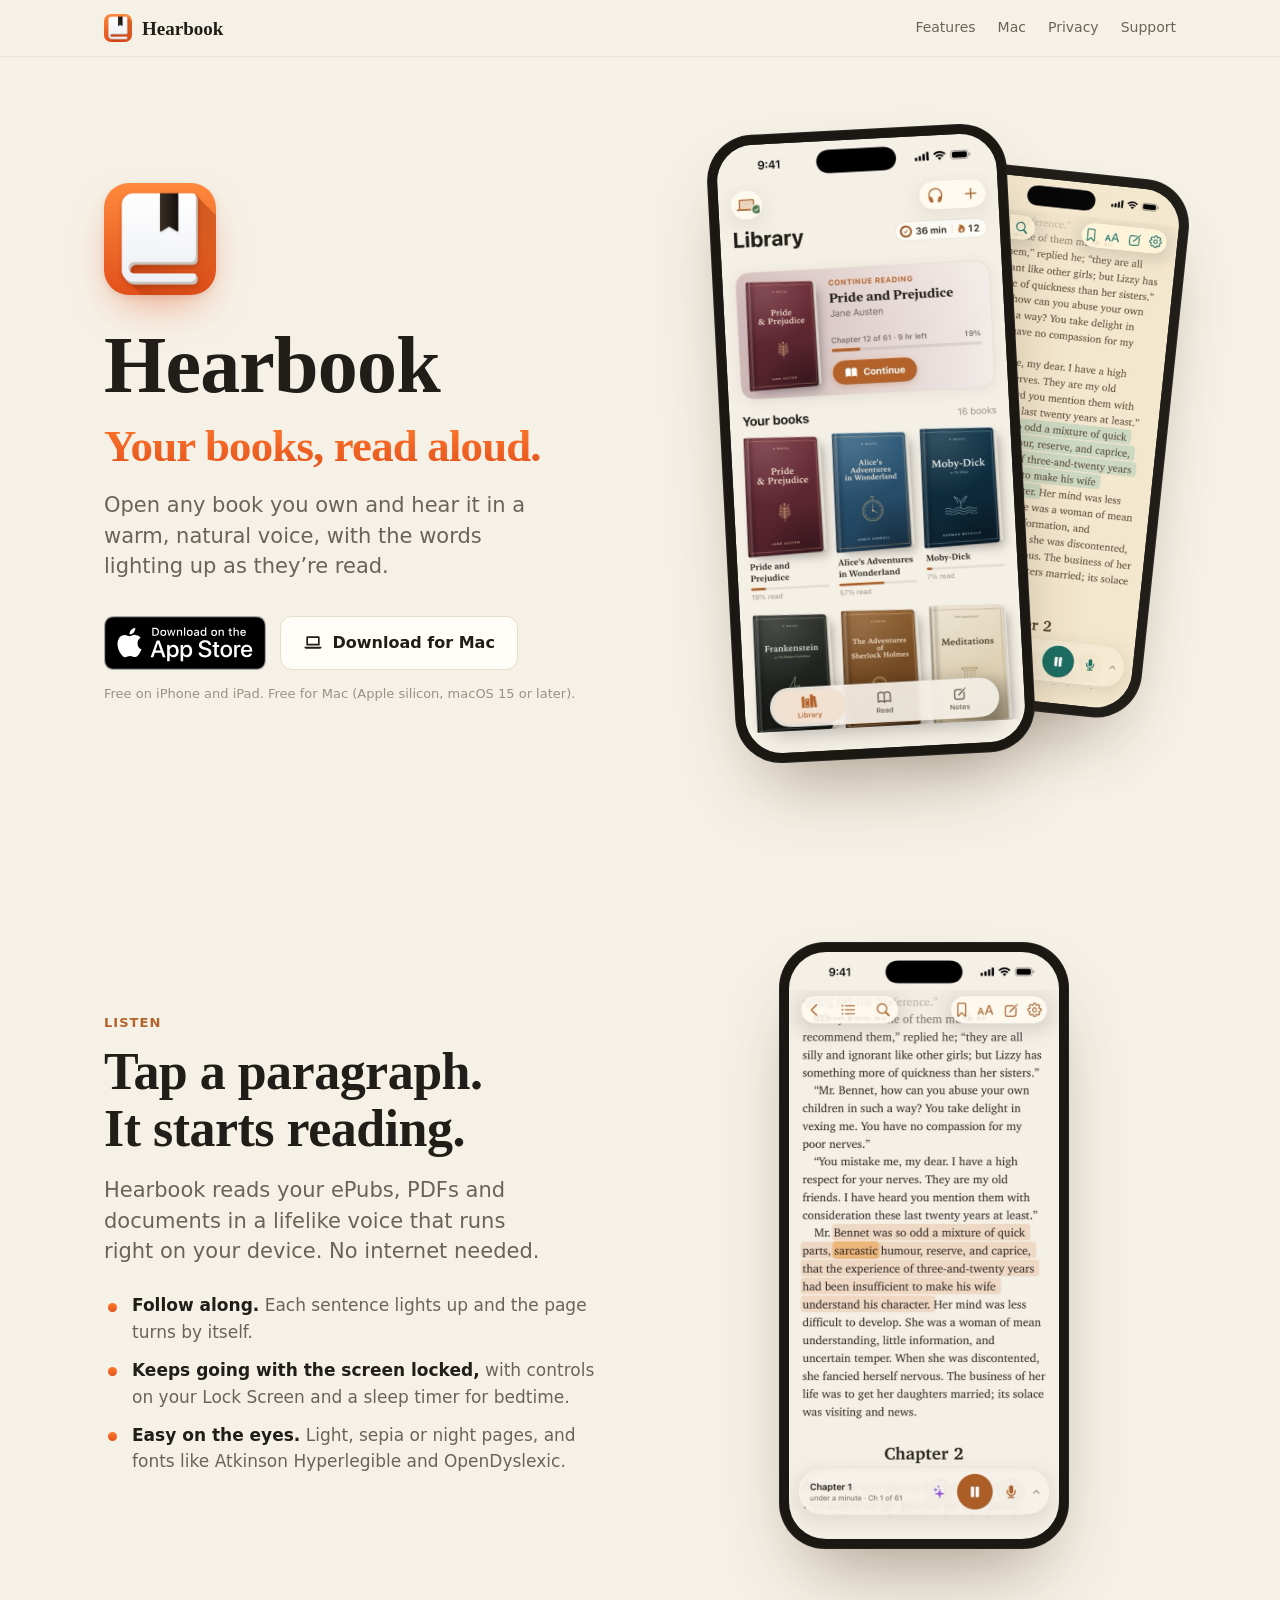
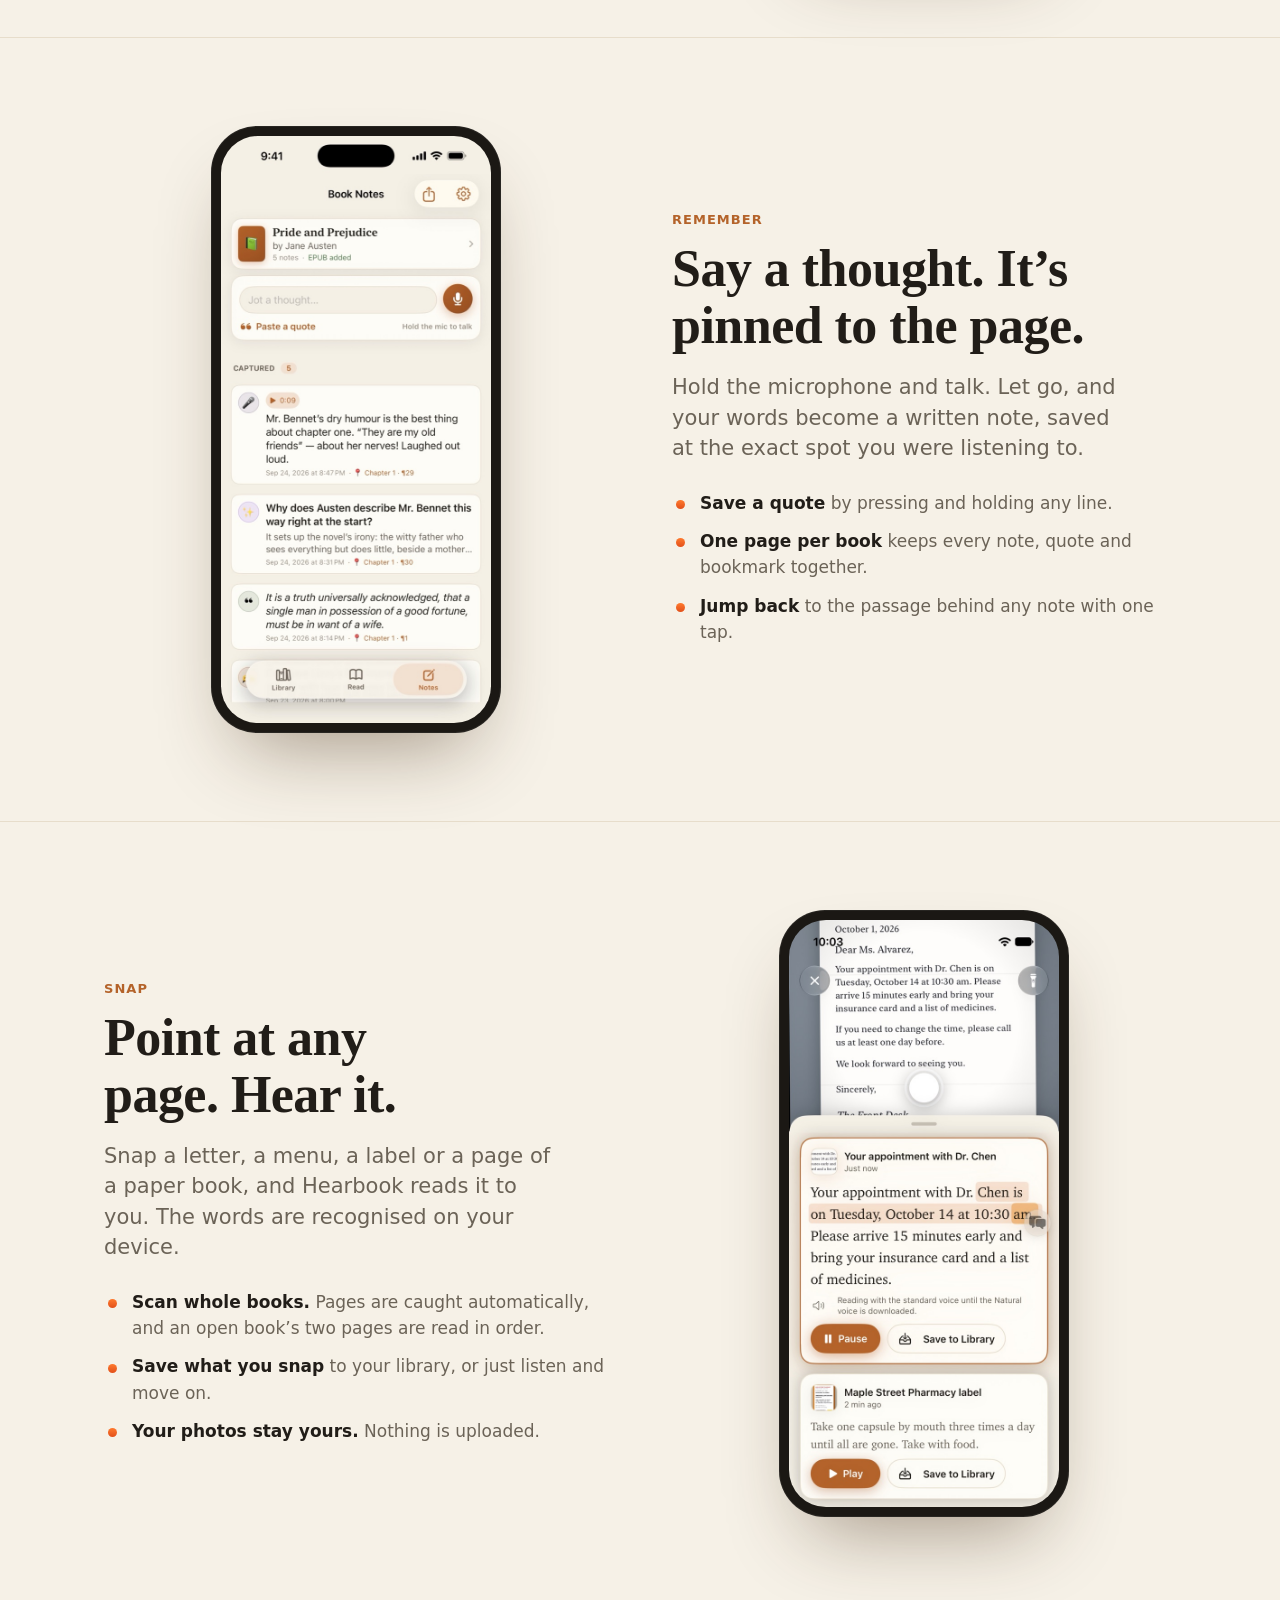
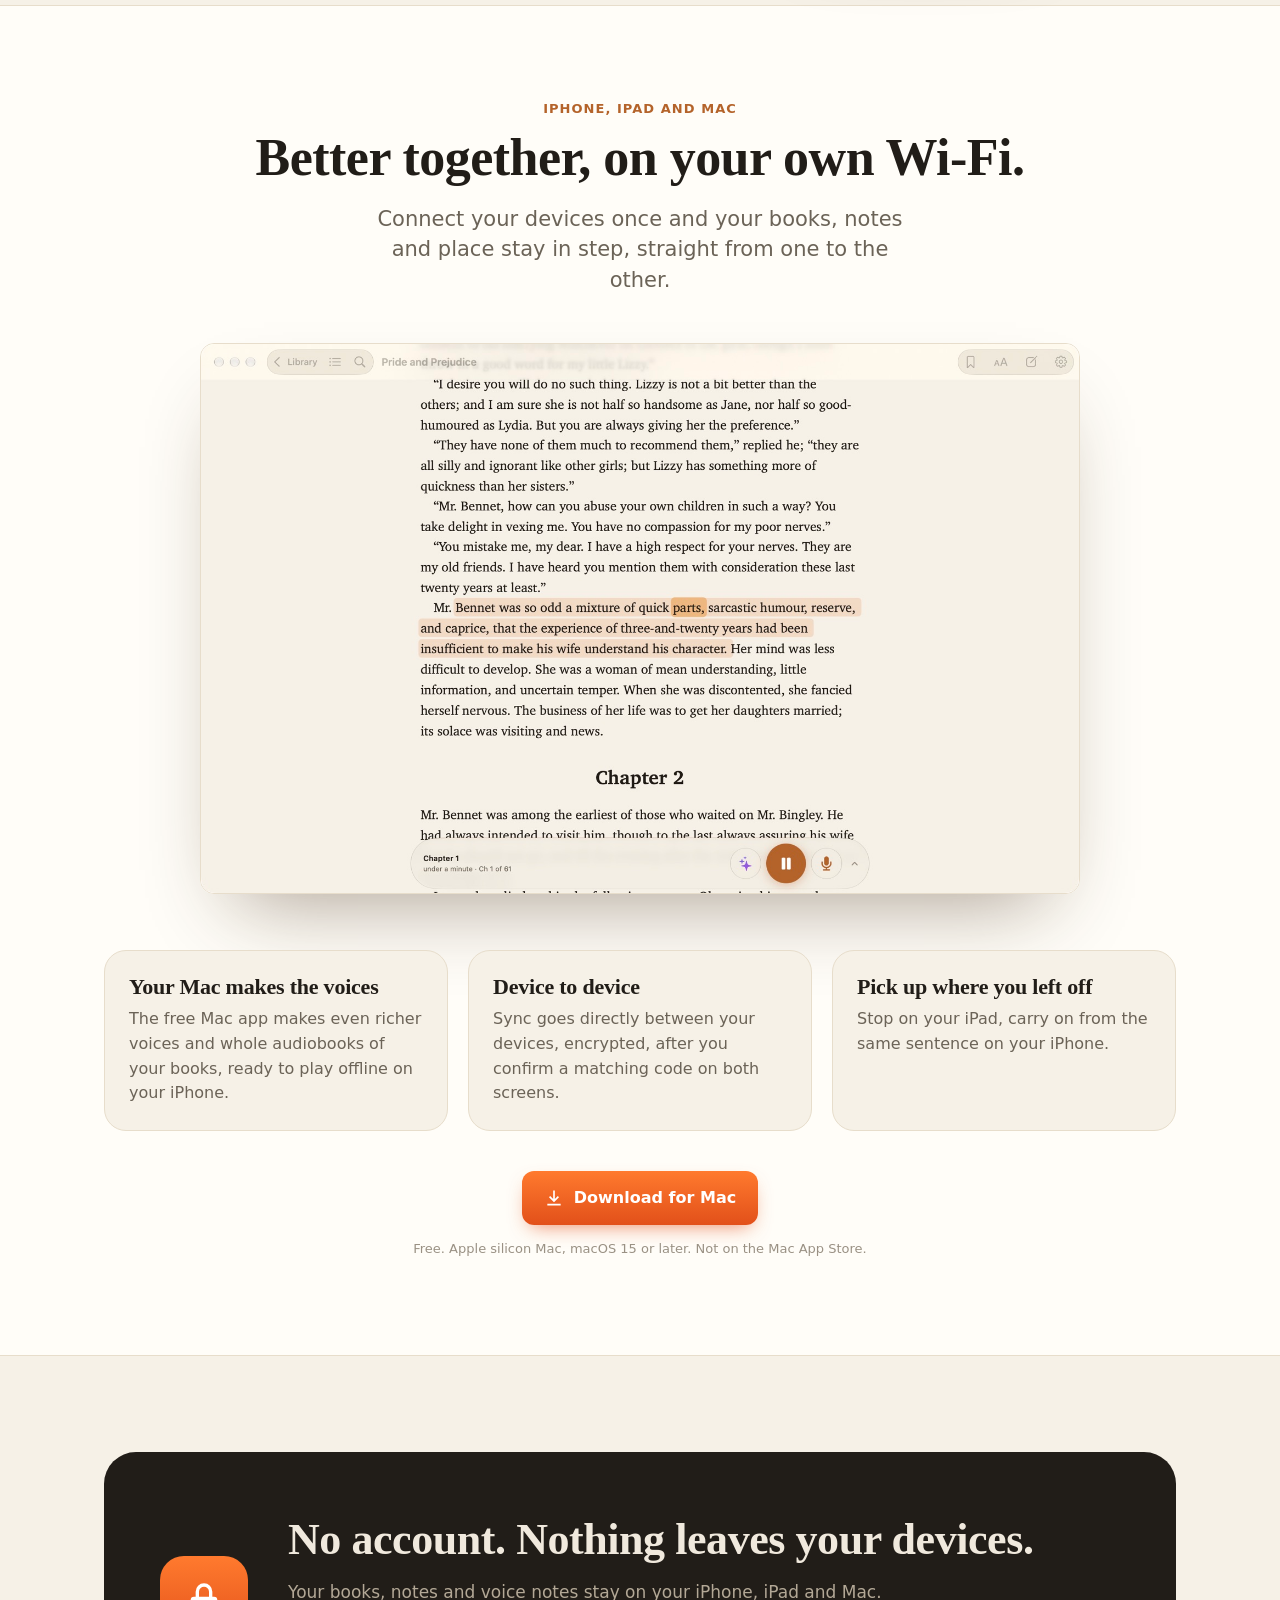
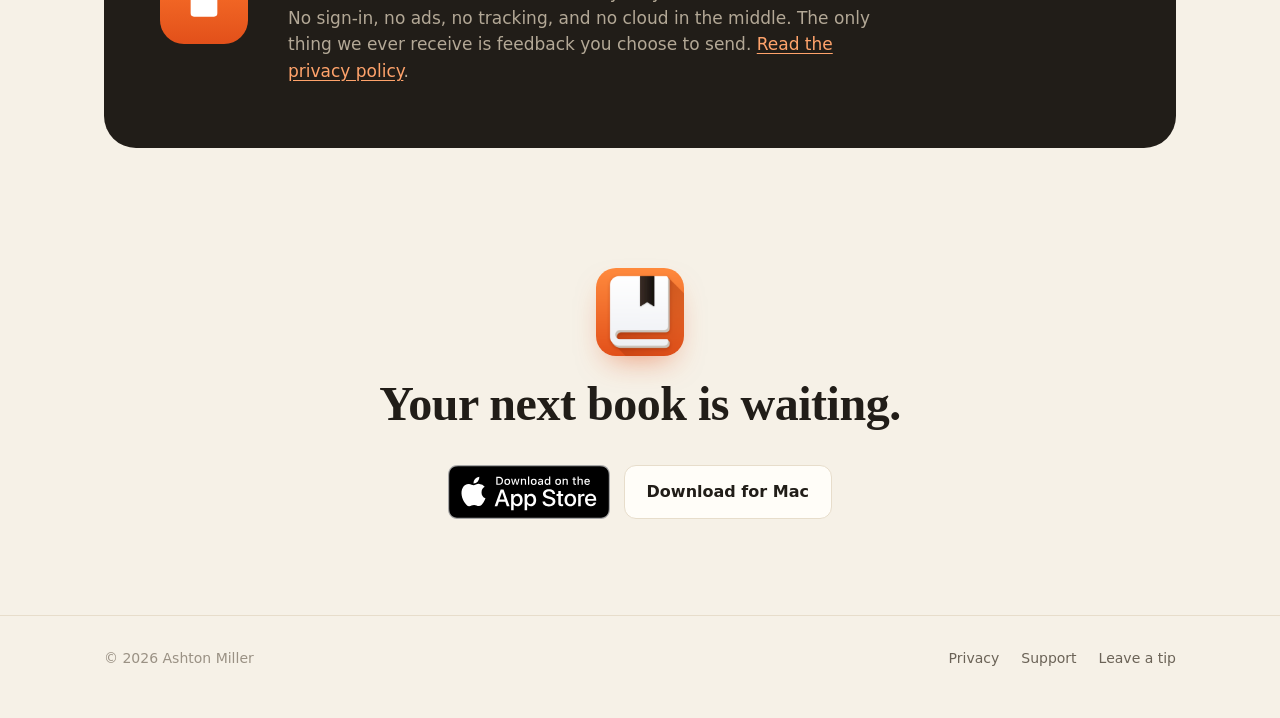
==== index.html @ 8437b253 "Tip link goes to Stripe Co-Authored-By: Claude Opus 5.5 (1M context) <noreply@anthropic.com>" ====
<!doctype html>
<html lang="en">
<head>
  <meta charset="utf-8">
  <meta name="viewport" content="width=device-width, initial-scale=1">
  <title>Hearbook: Read Books Aloud</title>
  <meta name="description" content="Hearbook reads your own ePub and PDF books aloud in natural, on-device voices. Voice notes, Snap a page, sync between your devices. No account, no cloud.">
  <meta name="theme-color" content="#F6F1E7" media="(prefers-color-scheme: light)">
  <meta name="theme-color" content="#181512" media="(prefers-color-scheme: dark)">
  <link rel="icon" type="image/png" href="favicon.png">
  <link rel="apple-touch-icon" href="apple-touch-icon.png">
  <link rel="stylesheet" href="assets/site.css">
  <meta property="og:title" content="Hearbook: Read Books Aloud">
  <meta property="og:description" content="Your books, read aloud in a warm, natural voice. On iPhone, iPad and Mac. No account, no cloud.">
  <meta property="og:image" content="https://lman80.github.io/hearbook/assets/og.png">
  <meta property="og:url" content="https://lman80.github.io/hearbook/">
  <meta name="twitter:card" content="summary_large_image">
  <!-- TODO(Ashton): once the app is live, add  <meta name="apple-itunes-app" content="app-id=YOUR_ID">  for Safari's smart banner. -->
</head>
<body>
<a class="skip" href="#main">Skip to content</a>

<header class="site-header">
  <div class="wrap">
    <a class="brand" href="./"><img src="assets/icon-512.png" alt="" width="28" height="28">Hearbook</a>
    <nav aria-label="Main">
      <a class="opt" href="#listen">Features</a>
      <a class="opt" href="#mac">Mac</a>
      <a href="privacy/">Privacy</a>
      <a href="support/">Support</a>
    </nav>
  </div>
</header>

<main id="main">
  <section class="hero">
    <div class="wrap">
      <div class="text">
        <img class="hero-icon" src="assets/icon-512.png" alt="Hearbook app icon" width="112" height="112">
        <h1>Hearbook <span class="accent">Your books, read aloud.</span></h1>
        <p class="lede">Open any book you own and hear it in a warm, natural voice, with the words lighting up as they’re read.</p>
        <div class="ctas">
          <!-- TODO(Ashton): replace idREPLACE_ME with the real App Store id once the app is live. -->
          <a class="badge" href="https://apps.apple.com/app/idREPLACE_ME"><img src="assets/appstore-badge.svg" alt="Download on the App Store" width="162" height="54"></a>
          <a class="btn ghost" href="https://github.com/lman80/hearbook/releases/latest">
            <svg viewBox="0 0 24 24" aria-hidden="true"><path d="M4 5.5A1.5 1.5 0 0 1 5.5 4h13A1.5 1.5 0 0 1 20 5.5V15H4V5.5Zm2 .5v7h12V6H6ZM1.5 16.5h21l-.6 1.6a1.5 1.5 0 0 1-1.4.9h-17a1.5 1.5 0 0 1-1.4-.9l-.6-1.6Z"/></svg>
            Download for Mac
          </a>
        </div>
        <p class="fine">Free on iPhone and iPad. Free for Mac (Apple silicon, macOS 15 or later).</p>
      </div>
      <div class="hero-phones" aria-hidden="true">
        <div class="phone back"><img src="assets/shot-sepia.jpg" alt="" width="598" height="1300"></div>
        <div class="phone front"><img src="assets/shot-library.jpg" alt="" width="598" height="1300"></div>
      </div>
    </div>
  </section>

  <section class="feature" id="listen" aria-labelledby="f1">
    <div class="wrap">
      <div class="text">
        <p class="eyebrow">Listen</p>
        <h2 id="f1">Tap a paragraph. It starts reading.</h2>
        <p class="lede">Hearbook reads your ePubs, PDFs and documents in a lifelike voice that runs right on your device. No internet needed.</p>
        <ul>
          <li><strong>Follow along.</strong> Each sentence lights up and the page turns by itself.</li>
          <li><strong>Keeps going with the screen locked,</strong> with controls on your Lock Screen and a sleep timer for bedtime.</li>
          <li><strong>Easy on the eyes.</strong> Light, sepia or night pages, and fonts like Atkinson Hyperlegible and OpenDyslexic.</li>
        </ul>
      </div>
      <div class="phone"><img src="assets/shot-reader.jpg" alt="Pride and Prejudice open in Hearbook, with the sentence being read highlighted in orange and the player at the bottom." width="598" height="1300" loading="lazy"></div>
    </div>
  </section>

  <section class="feature flip" aria-labelledby="f2">
    <div class="wrap">
      <div class="text">
        <p class="eyebrow">Remember</p>
        <h2 id="f2">Say a thought. It’s pinned to the page.</h2>
        <p class="lede">Hold the microphone and talk. Let go, and your words become a written note, saved at the exact spot you were listening to.</p>
        <ul>
          <li><strong>Save a quote</strong> by pressing and holding any line.</li>
          <li><strong>One page per book</strong> keeps every note, quote and bookmark together.</li>
          <li><strong>Jump back</strong> to the passage behind any note with one tap.</li>
        </ul>
      </div>
      <div class="phone"><img src="assets/shot-notes.jpg" alt="The notes page for Pride and Prejudice, with a voice note, a question and saved quotes." width="598" height="1300" loading="lazy"></div>
    </div>
  </section>

  <section class="feature" aria-labelledby="f3">
    <div class="wrap">
      <div class="text">
        <p class="eyebrow">Snap</p>
        <h2 id="f3">Point at any page. Hear it.</h2>
        <p class="lede">Snap a letter, a menu, a label or a page of a paper book, and Hearbook reads it to you. The words are recognised on your device.</p>
        <ul>
          <li><strong>Scan whole books.</strong> Pages are caught automatically, and an open book’s two pages are read in order.</li>
          <li><strong>Save what you snap</strong> to your library, or just listen and move on.</li>
          <li><strong>Your photos stay yours.</strong> Nothing is uploaded.</li>
        </ul>
      </div>
      <div class="phone"><img src="assets/shot-snap.jpg" alt="A snapped appointment letter being read aloud, with the current words highlighted." width="598" height="1300" loading="lazy"></div>
    </div>
  </section>

  <section class="devices" id="mac" aria-labelledby="mac-h">
    <div class="wrap">
      <p class="eyebrow">iPhone, iPad and Mac</p>
      <h2 id="mac-h">Better together, on your own Wi‑Fi.</h2>
      <p class="lede">Connect your devices once and your books, notes and place stay in step, straight from one to the other.</p>
      <div class="mac-frame"><img src="assets/mac.jpg" alt="Hearbook on a Mac, reading Pride and Prejudice aloud." width="1600" height="1000" loading="lazy"></div>
      <div class="trio">
        <div><h3>Your Mac makes the voices</h3><p>The free Mac app makes even richer voices and whole audiobooks of your books, ready to play offline on your iPhone.</p></div>
        <div><h3>Device to device</h3><p>Sync goes directly between your devices, encrypted, after you confirm a matching code on both screens.</p></div>
        <div><h3>Pick up where you left off</h3><p>Stop on your iPad, carry on from the same sentence on your iPhone.</p></div>
      </div>
      <div class="ctas" style="margin-top:40px">
        <a class="btn" href="https://github.com/lman80/hearbook/releases/latest">
          <svg viewBox="0 0 24 24" aria-hidden="true"><path d="M11 3h2v10.2l3.6-3.6 1.4 1.4-6 6-6-6 1.4-1.4 3.6 3.6V3ZM4 19h16v2H4v-2Z"/></svg>
          Download for Mac
        </a>
      </div>
      <p class="fine">Free. Apple silicon Mac, macOS 15 or later. Not on the Mac App Store.</p>
    </div>
  </section>

  <section class="privacy-band" aria-labelledby="priv-h">
    <div class="wrap">
      <div class="privacy-card">
        <div class="lock" aria-hidden="true"><svg viewBox="0 0 24 24"><path d="M12 2a5 5 0 0 0-5 5v3H6a2 2 0 0 0-2 2v8a2 2 0 0 0 2 2h12a2 2 0 0 0 2-2v-8a2 2 0 0 0-2-2h-1V7a5 5 0 0 0-5-5Zm-3 8V7a3 3 0 1 1 6 0v3H9Z"/></svg></div>
        <div>
          <h2 id="priv-h">No account. Nothing leaves your devices.</h2>
          <p>Your books, notes and voice notes stay on your iPhone, iPad and Mac. No sign-in, no ads, no tracking, and no cloud in the middle. The only thing we ever receive is feedback you choose to send. <a href="privacy/">Read the privacy policy</a>.</p>
        </div>
      </div>
    </div>
  </section>

  <section class="final" aria-labelledby="final-h">
    <div class="wrap">
      <img class="icon" src="assets/icon-512.png" alt="" width="88" height="88">
      <h2 id="final-h">Your next book is waiting.</h2>
      <div class="ctas">
        <a class="badge" href="https://apps.apple.com/app/idREPLACE_ME"><img src="assets/appstore-badge.svg" alt="Download on the App Store" width="162" height="54"></a>
        <a class="btn ghost" href="https://github.com/lman80/hearbook/releases/latest">Download for Mac</a>
      </div>
    </div>
  </section>
</main>

<footer class="site-footer">
  <div class="wrap">
    <span>© 2026 Ashton Miller</span>
    <nav aria-label="Footer">
      <a href="privacy/">Privacy</a>
      <a href="support/">Support</a>
      <a href="https://buy.stripe.com/aFaeVf3Wd6991nm7G9cIE00">Leave a tip</a>
    </nav>
  </div>
</footer>
</body>
</html>
---- assets/site.css ----
/* Hearbook website. Plain CSS, no build step. Colours follow the app's DESIGN.md. */
:root {
  --paper: #F6F1E7;
  --card: #FFFDF8;
  --ink: #211D18;
  --ink-soft: #6B6357;
  --ink-faint: #9A9184;
  --hairline: #E7DDCB;
  --accent: #B4632A;          /* text-safe orange (app's accent) */
  --flame-1: #FF7A2E;         /* icon gradient */
  --flame-2: #E2501A;
  --accent-soft: #F3E2D2;
  --serif: "New York", ui-serif, "Iowan Old Style", Charter, "Palatino Linotype", Georgia, serif;
  --sans: -apple-system, BlinkMacSystemFont, "SF Pro Text", "Segoe UI", system-ui, sans-serif;
  --max: 1120px;
  --radius: 22px;
}
@media (prefers-color-scheme: dark) {
  :root {
    --paper: #181512;
    --card: #241F1A;
    --ink: #F0E9DD;
    --ink-soft: #B3A896;
    --ink-faint: #7D7263;
    --hairline: #352E26;
    --accent: #E08A4F;
    --accent-soft: #33271E;
  }
}

* { box-sizing: border-box; }
html { -webkit-text-size-adjust: 100%; scroll-behavior: smooth; }
@media (prefers-reduced-motion: reduce) { html { scroll-behavior: auto; } }
body {
  margin: 0;
  background: var(--paper);
  color: var(--ink);
  font: 17px/1.55 var(--sans);
  -webkit-font-smoothing: antialiased;
  text-rendering: optimizeLegibility;
}
img { max-width: 100%; height: auto; display: block; }
a { color: var(--accent); text-underline-offset: 3px; }
a:hover { text-decoration-thickness: 2px; }
:focus-visible { outline: 3px solid var(--flame-1); outline-offset: 3px; border-radius: 6px; }

.skip { position: absolute; left: -9999px; top: 0; }
.skip:focus { left: 16px; top: 12px; background: var(--card); padding: 8px 14px; border-radius: 10px; z-index: 10; }

.wrap { max-width: var(--max); margin: 0 auto; padding: 0 24px; }

/* Header */
.site-header {
  position: sticky; top: 0; z-index: 5;
  background: color-mix(in srgb, var(--paper) 82%, transparent);
  -webkit-backdrop-filter: saturate(1.6) blur(18px);
  backdrop-filter: saturate(1.6) blur(18px);
  border-bottom: 1px solid color-mix(in srgb, var(--hairline) 70%, transparent);
}
.site-header .wrap { display: flex; align-items: center; justify-content: space-between; height: 56px; }
.brand { display: flex; align-items: center; gap: 10px; color: var(--ink); text-decoration: none; font: 600 19px/1 var(--serif); }
.brand img { width: 28px; height: 28px; border-radius: 7px; }
.site-header nav { display: flex; gap: 22px; }
.site-header nav a { color: var(--ink-soft); text-decoration: none; font-size: 14px; }
.site-header nav a:hover, .site-header nav a[aria-current] { color: var(--ink); }
@media (max-width: 560px) { .site-header nav .opt { display: none; } .site-header nav { gap: 16px; } }

/* Type */
h1, h2, h3 { text-wrap: balance; font-family: var(--serif); font-weight: 600; letter-spacing: -0.01em; line-height: 1.1; margin: 0; }
.eyebrow { font: 600 13px/1 var(--sans); letter-spacing: .08em; text-transform: uppercase; color: var(--accent); margin: 0 0 14px; }
.lede { font-size: 21px; line-height: 1.45; color: var(--ink-soft); margin: 18px 0 0; max-width: 34ch; }

/* Hero */
.hero { padding: 72px 0 96px; overflow: hidden; }
.hero .wrap { display: grid; grid-template-columns: 1.05fr 1fr; gap: 48px; align-items: center; }
.hero-icon { width: 112px; height: 112px; border-radius: 25px; box-shadow: 0 18px 40px -14px rgba(226, 80, 26, .55), 0 2px 6px rgba(0,0,0,.08); margin-bottom: 26px; }
.hero h1 { font-size: clamp(48px, 7vw, 80px); }
.hero h1 .accent { display: block; background: linear-gradient(180deg, var(--flame-1), var(--flame-2)); -webkit-background-clip: text; background-clip: text; color: transparent; font-size: .56em; margin-top: 12px; line-height: 1.15; }
.ctas { display: flex; flex-wrap: wrap; gap: 14px; align-items: center; margin-top: 34px; }
.badge img { height: 54px; width: auto; }
.badge { display: inline-block; border-radius: 10px; }
.btn {
  display: inline-flex; align-items: center; gap: 10px; height: 54px; padding: 0 22px;
  border-radius: 12px; text-decoration: none; font: 600 16px/1 var(--sans);
  color: #fff; background: linear-gradient(180deg, var(--flame-1), var(--flame-2));
  box-shadow: 0 8px 20px -8px rgba(226, 80, 26, .7);
  transition: transform .2s ease, box-shadow .2s ease;
}
.btn:hover { transform: translateY(-1px); box-shadow: 0 12px 24px -8px rgba(226, 80, 26, .75); }
.btn svg { width: 20px; height: 20px; fill: currentColor; }
.btn small { display: block; font-weight: 500; font-size: 11px; opacity: .9; margin-bottom: 3px; }
.btn.ghost { color: var(--ink); background: var(--card); border: 1px solid var(--hairline); box-shadow: none; }
.fine { font-size: 13px; color: var(--ink-faint); margin: 14px 0 0; }

/* Phones */
.phone {
  position: relative; border-radius: 46px; padding: 10px; background: #1b1814;
  box-shadow: 0 40px 80px -30px rgba(60, 35, 10, .45), 0 0 0 1px rgba(255,255,255,.06) inset;
  max-width: 300px;
}
.phone img { border-radius: 37px; width: 100%; aspect-ratio: 598 / 1300; object-fit: cover; }
.hero-phones { position: relative; display: flex; justify-content: center; min-height: 560px; }
.hero-phones .phone { width: 62%; }
.hero-phones .back { position: absolute; right: 2%; top: 40px; transform: rotate(6deg); opacity: .97; width: 52%; }
.hero-phones .front { position: relative; z-index: 1; margin-right: 22%; transform: rotate(-3deg); }

/* Features */
.feature { padding: 88px 0; }
.feature + .feature { border-top: 1px solid var(--hairline); }
.feature .wrap { display: grid; grid-template-columns: 1fr 1fr; gap: 64px; align-items: center; }
.feature.flip .text { order: 2; }
.feature h2 { font-size: clamp(34px, 4.6vw, 52px); }
.feature .phone { margin: 0 auto; width: 290px; }
.feature ul { list-style: none; padding: 0; margin: 26px 0 0; display: grid; gap: 12px; }
.feature li { padding-left: 28px; position: relative; color: var(--ink-soft); }
.feature li::before { content: ""; position: absolute; left: 4px; top: .6em; width: 9px; height: 9px; border-radius: 50%; background: linear-gradient(180deg, var(--flame-1), var(--flame-2)); }
.feature li strong { color: var(--ink); font-weight: 600; }

/* Mac + devices */
.devices { padding: 96px 0; background: var(--card); border-block: 1px solid var(--hairline); text-align: center; }
.devices h2 { font-size: clamp(34px, 4.6vw, 52px); }
.devices .lede { margin-inline: auto; max-width: 40ch; }
.mac-frame { margin: 48px auto 0; max-width: 880px; border-radius: 14px; overflow: hidden; border: 1px solid var(--hairline); box-shadow: 0 40px 80px -36px rgba(60, 35, 10, .45); }
.trio { display: grid; grid-template-columns: repeat(3, 1fr); gap: 20px; margin-top: 56px; text-align: left; }
.trio div { background: var(--paper); border: 1px solid var(--hairline); border-radius: var(--radius); padding: 24px; }
.trio h3 { font-size: 22px; margin-bottom: 8px; }
.trio p { margin: 0; color: var(--ink-soft); font-size: 16px; }
.devices .ctas { justify-content: center; }

/* Privacy band */
.privacy-band { padding: 96px 0; }
.privacy-card {
  background: #211D18; color: #F0E9DD; border-radius: 32px; padding: 64px 56px;
  display: grid; grid-template-columns: auto 1fr; gap: 40px; align-items: center;
}
.privacy-card h2 { font-size: clamp(30px, 4vw, 44px); }
.privacy-card p { color: #B3A896; margin: 14px 0 0; max-width: 56ch; }
.privacy-card a { color: #FFA36B; }
.lock { width: 88px; height: 88px; border-radius: 24px; display: grid; place-items: center; background: linear-gradient(180deg, var(--flame-1), var(--flame-2)); }
.lock svg { width: 40px; height: 40px; fill: #fff; }

/* Final CTA */
.final { text-align: center; padding: 24px 0 96px; }
.final img.icon { width: 88px; height: 88px; border-radius: 20px; margin: 0 auto 22px; box-shadow: 0 14px 30px -12px rgba(226, 80, 26, .55); }
.final h2 { font-size: clamp(32px, 4.4vw, 48px); }
.final .ctas { justify-content: center; }

/* Footer */
.site-footer { border-top: 1px solid var(--hairline); padding: 32px 0 48px; font-size: 14px; color: var(--ink-faint); }
.site-footer .wrap { display: flex; flex-wrap: wrap; gap: 16px 28px; justify-content: space-between; align-items: center; }
.site-footer nav { display: flex; flex-wrap: wrap; gap: 22px; }
.site-footer a { color: var(--ink-soft); text-decoration: none; }
.site-footer a:hover { color: var(--ink); text-decoration: underline; }

/* Document pages (privacy, support) */
.doc { padding: 64px 0 96px; }
.doc .wrap { max-width: 740px; }
.doc h1 { font-size: clamp(38px, 6vw, 56px); }
.doc .updated { color: var(--ink-faint); margin: 12px 0 36px; font-size: 15px; }
.doc h2 { font-size: 28px; margin: 52px 0 14px; }
.doc h3 { font: 600 18px/1.35 var(--sans); margin: 30px 0 6px; letter-spacing: 0; }
.doc p, .doc li { color: var(--ink-soft); }
.doc strong { color: var(--ink); }
.doc li + li { margin-top: 6px; }
.doc ol > li > ul { margin-top: 8px; }
.summary { background: var(--card); border: 1px solid var(--hairline); border-radius: var(--radius); padding: 22px 26px; margin: 0 0 8px; }
.summary p { margin: 0; color: var(--ink); font-size: 18px; }
.callout { background: var(--accent-soft); border-radius: var(--radius); padding: 20px 24px; margin: 28px 0; }
.callout p { margin: 0; color: var(--ink); }
.todo { background: #fff3a8; color: #3a3200; padding: 0 4px; border-radius: 4px; }

/* 404 */
.notfound { min-height: 70vh; display: grid; place-items: center; text-align: center; padding: 64px 24px; }
.notfound img { width: 96px; height: 96px; border-radius: 22px; margin: 0 auto 24px; }
.notfound h1 { font-size: 44px; }
.notfound p { color: var(--ink-soft); }

/* Responsive */
@media (max-width: 900px) {
  .hero { padding-top: 48px; }
  .hero .wrap, .feature .wrap { grid-template-columns: 1fr; gap: 44px; }
  .hero .text { text-align: center; }
  .hero-icon { margin-inline: auto; }
  .hero .lede { margin-inline: auto; }
  .hero .ctas { justify-content: center; }
  .hero-phones { min-height: 0; max-width: 420px; margin: 0 auto; width: 100%; }
  .feature { padding: 64px 0; }
  .feature.flip .text { order: 0; }
  .feature .text { text-align: center; }
  .feature ul { text-align: left; max-width: 420px; margin-inline: auto; }
  .feature .phone { width: 260px; }
  .trio { grid-template-columns: 1fr; }
  .privacy-card { grid-template-columns: 1fr; padding: 44px 28px; text-align: center; }
  .privacy-card p { margin-inline: auto; }
  .lock { margin: 0 auto; }
}
@media (max-width: 480px) {
  body { font-size: 16px; }
  .lede { font-size: 19px; }
  .hero-icon { width: 92px; height: 92px; border-radius: 21px; }
  .badge img, .btn { height: 50px; }
  .site-footer .wrap { flex-direction: column; align-items: flex-start; }
}
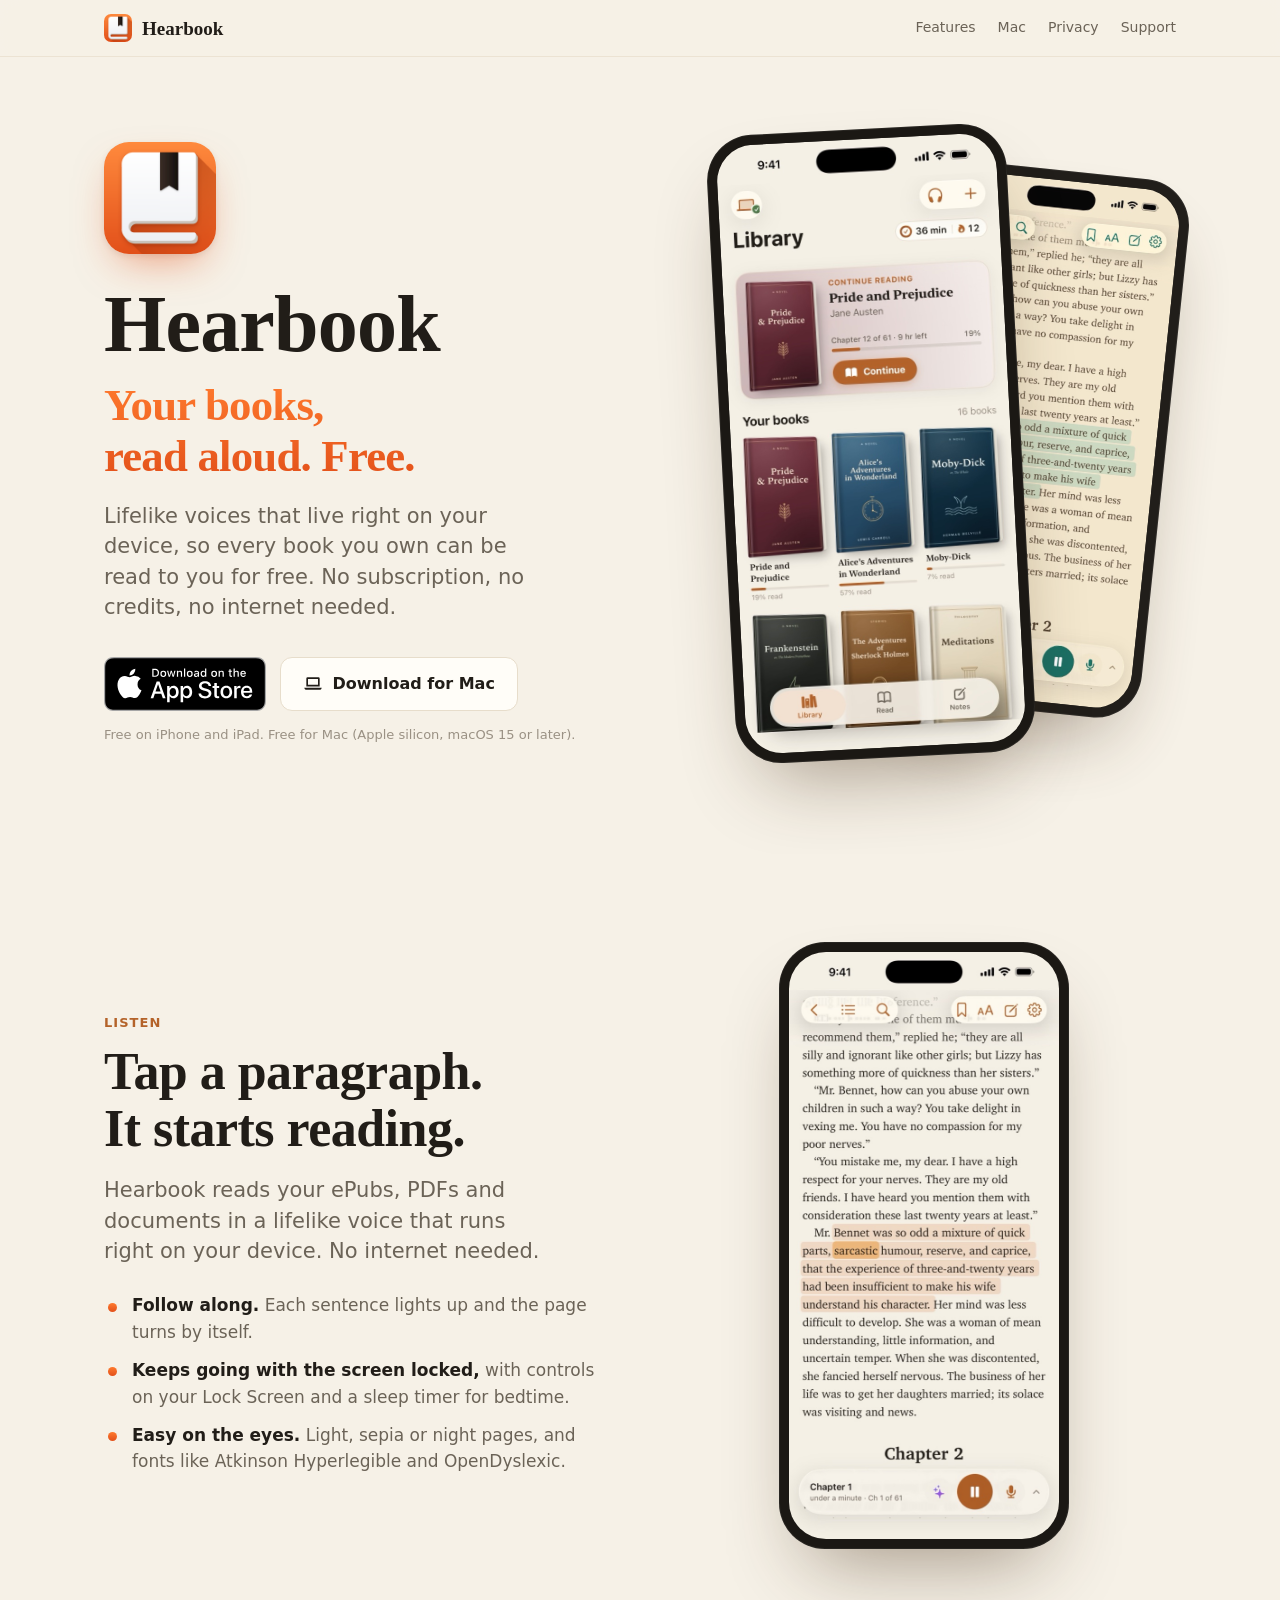
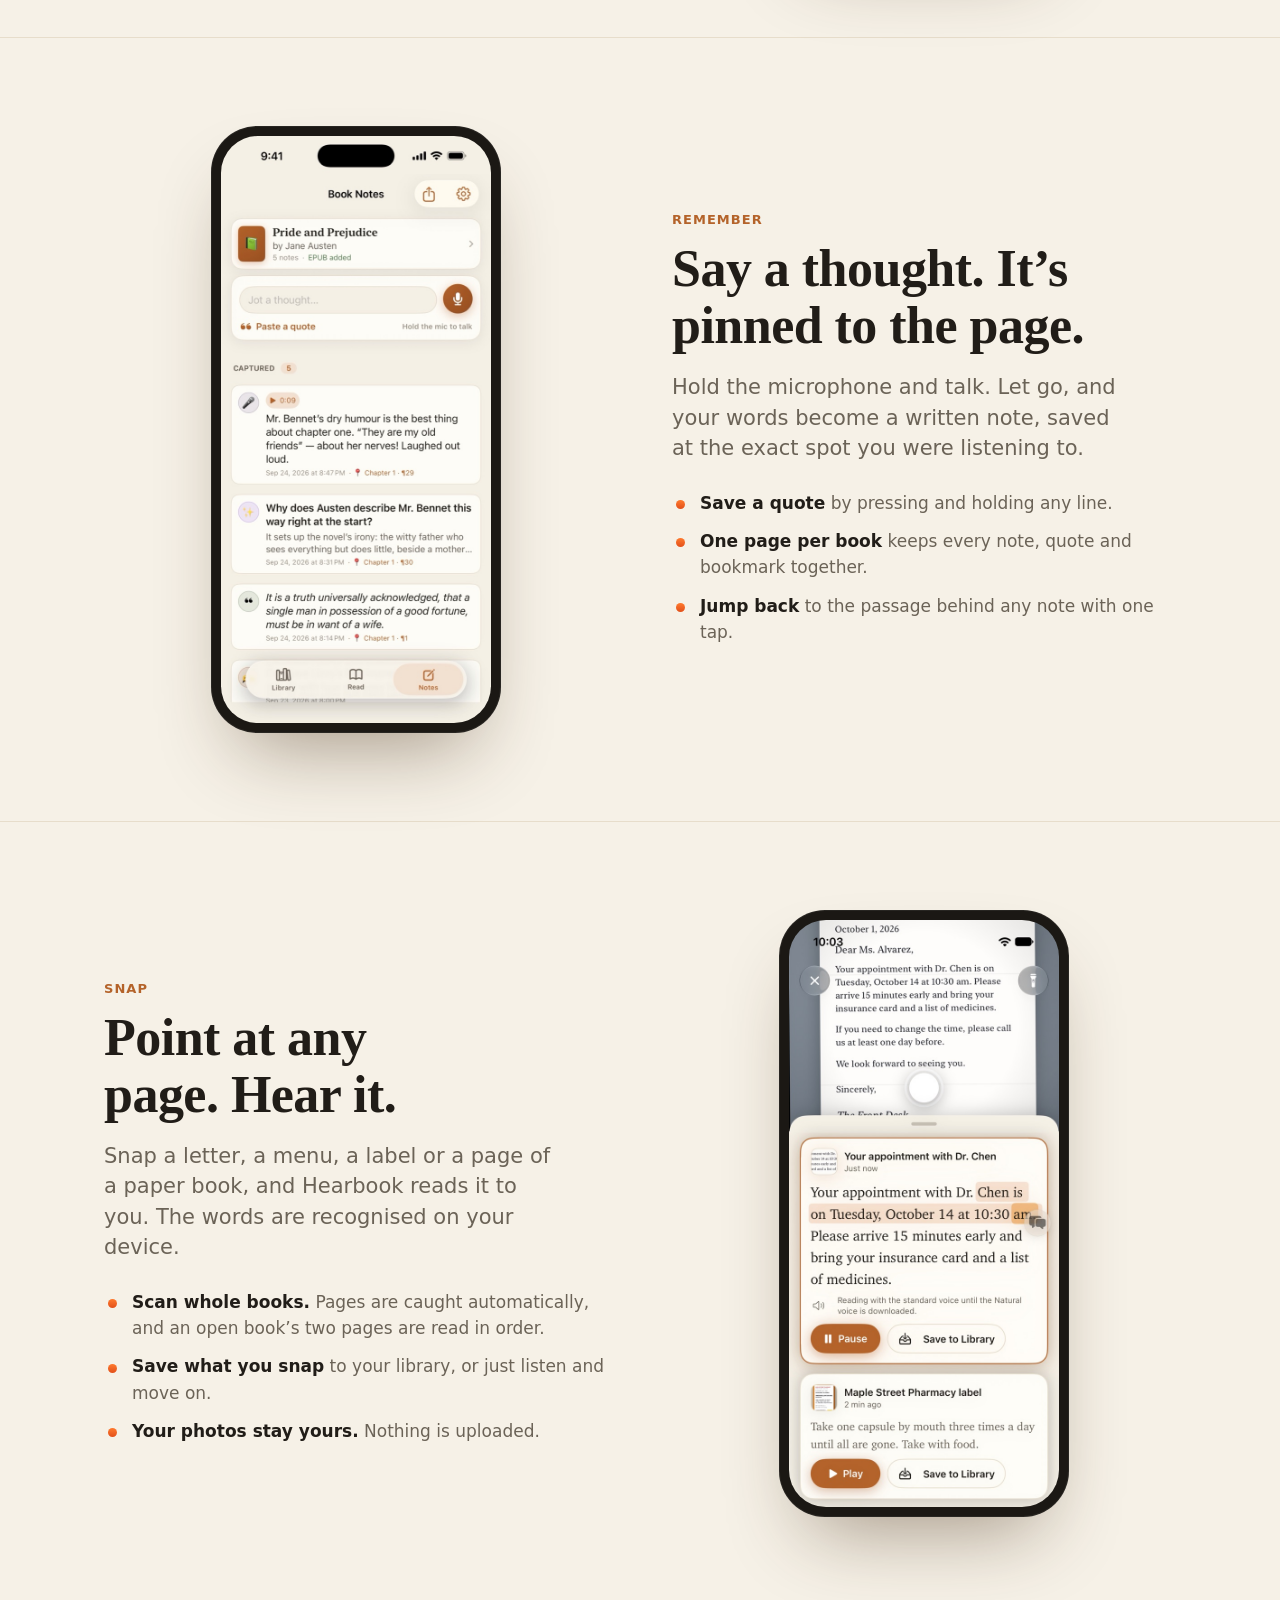
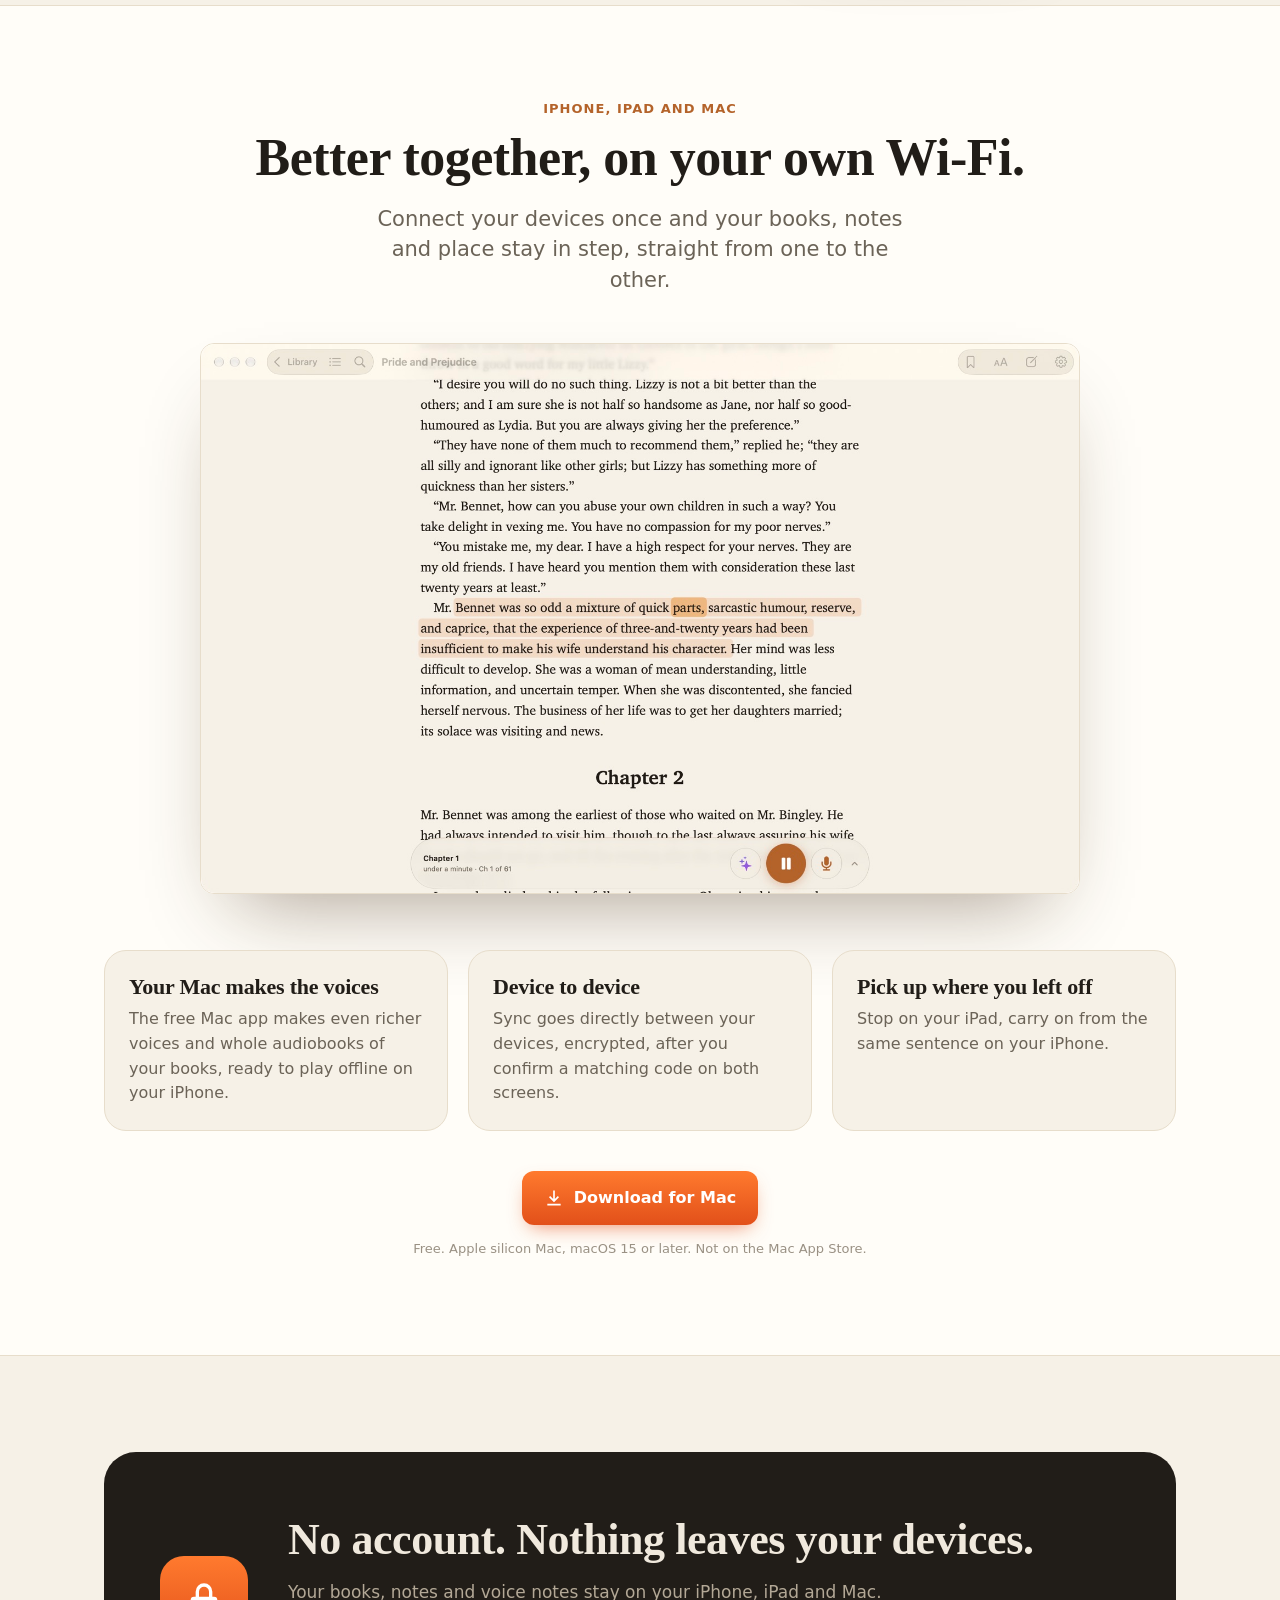
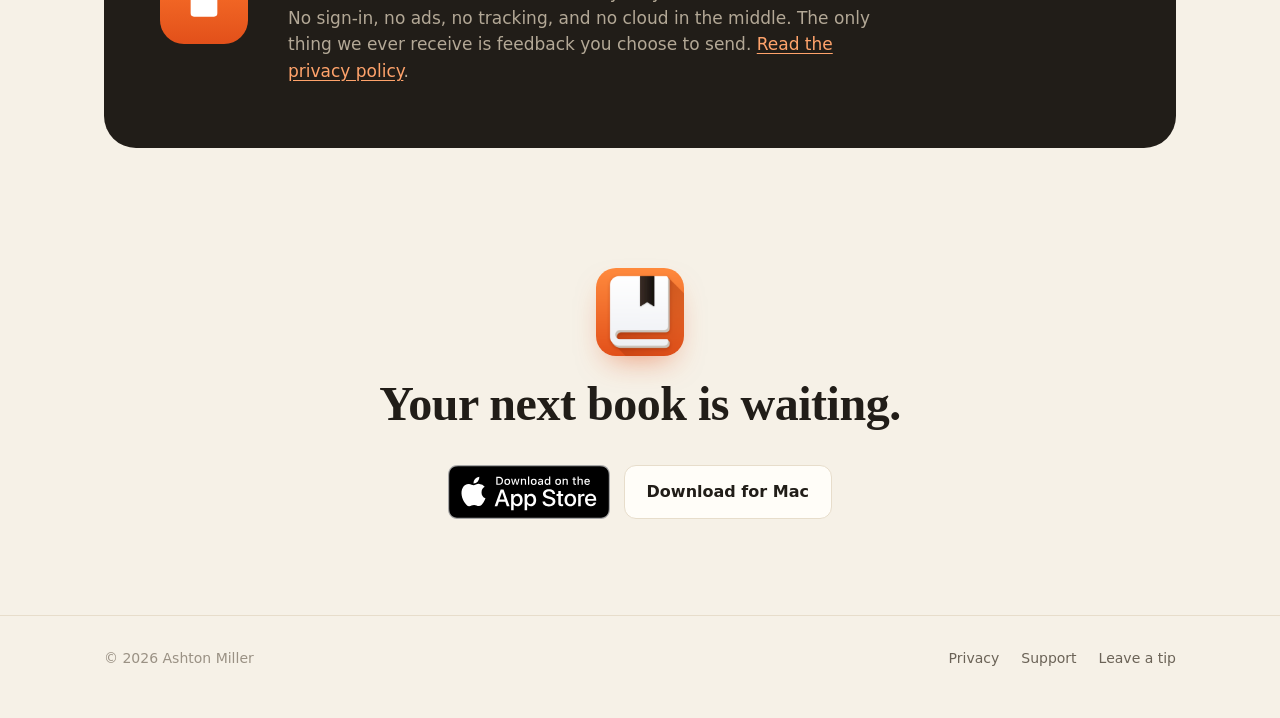
==== commit a69dae04: "Copy: lead with free, on-device voices Co-Authored-By: Claude Opus 5.5 (1M context) <noreply@anthrop" ====
--- a/index.html
+++ b/index.html
@@ -4,14 +4,14 @@
   <meta charset="utf-8">
   <meta name="viewport" content="width=device-width, initial-scale=1">
   <title>Hearbook: Read Books Aloud</title>
-  <meta name="description" content="Hearbook reads your own ePub and PDF books aloud in natural, on-device voices. Voice notes, Snap a page, sync between your devices. No account, no cloud.">
+  <meta name="description" content="Hearbook reads your books aloud in lifelike voices that run right on your device. Free, private, no subscription. ePub, PDF, voice notes and more.">
   <meta name="theme-color" content="#F6F1E7" media="(prefers-color-scheme: light)">
   <meta name="theme-color" content="#181512" media="(prefers-color-scheme: dark)">
   <link rel="icon" type="image/png" href="favicon.png">
   <link rel="apple-touch-icon" href="apple-touch-icon.png">
   <link rel="stylesheet" href="assets/site.css">
   <meta property="og:title" content="Hearbook: Read Books Aloud">
-  <meta property="og:description" content="Your books, read aloud in a warm, natural voice. On iPhone, iPad and Mac. No account, no cloud.">
+  <meta property="og:description" content="Your books, read aloud for free, in lifelike voices that run right on your device. iPhone, iPad and Mac.">
   <meta property="og:image" content="https://lman80.github.io/hearbook/assets/og.png">
   <meta property="og:url" content="https://lman80.github.io/hearbook/">
   <meta name="twitter:card" content="summary_large_image">
@@ -37,8 +37,8 @@
     <div class="wrap">
       <div class="text">
         <img class="hero-icon" src="assets/icon-512.png" alt="Hearbook app icon" width="112" height="112">
-        <h1>Hearbook <span class="accent">Your books, read aloud.</span></h1>
-        <p class="lede">Open any book you own and hear it in a warm, natural voice, with the words lighting up as they’re read.</p>
+        <h1>Hearbook <span class="accent">Your books, read aloud. Free.</span></h1>
+        <p class="lede">Lifelike voices that live right on your device, so every book you own can be read to you for free. No subscription, no credits, no internet needed.</p>
         <div class="ctas">
           <!-- TODO(Ashton): replace idREPLACE_ME with the real App Store id once the app is live. -->
           <a class="badge" href="https://apps.apple.com/app/idREPLACE_ME"><img src="assets/appstore-badge.svg" alt="Download on the App Store" width="162" height="54"></a>
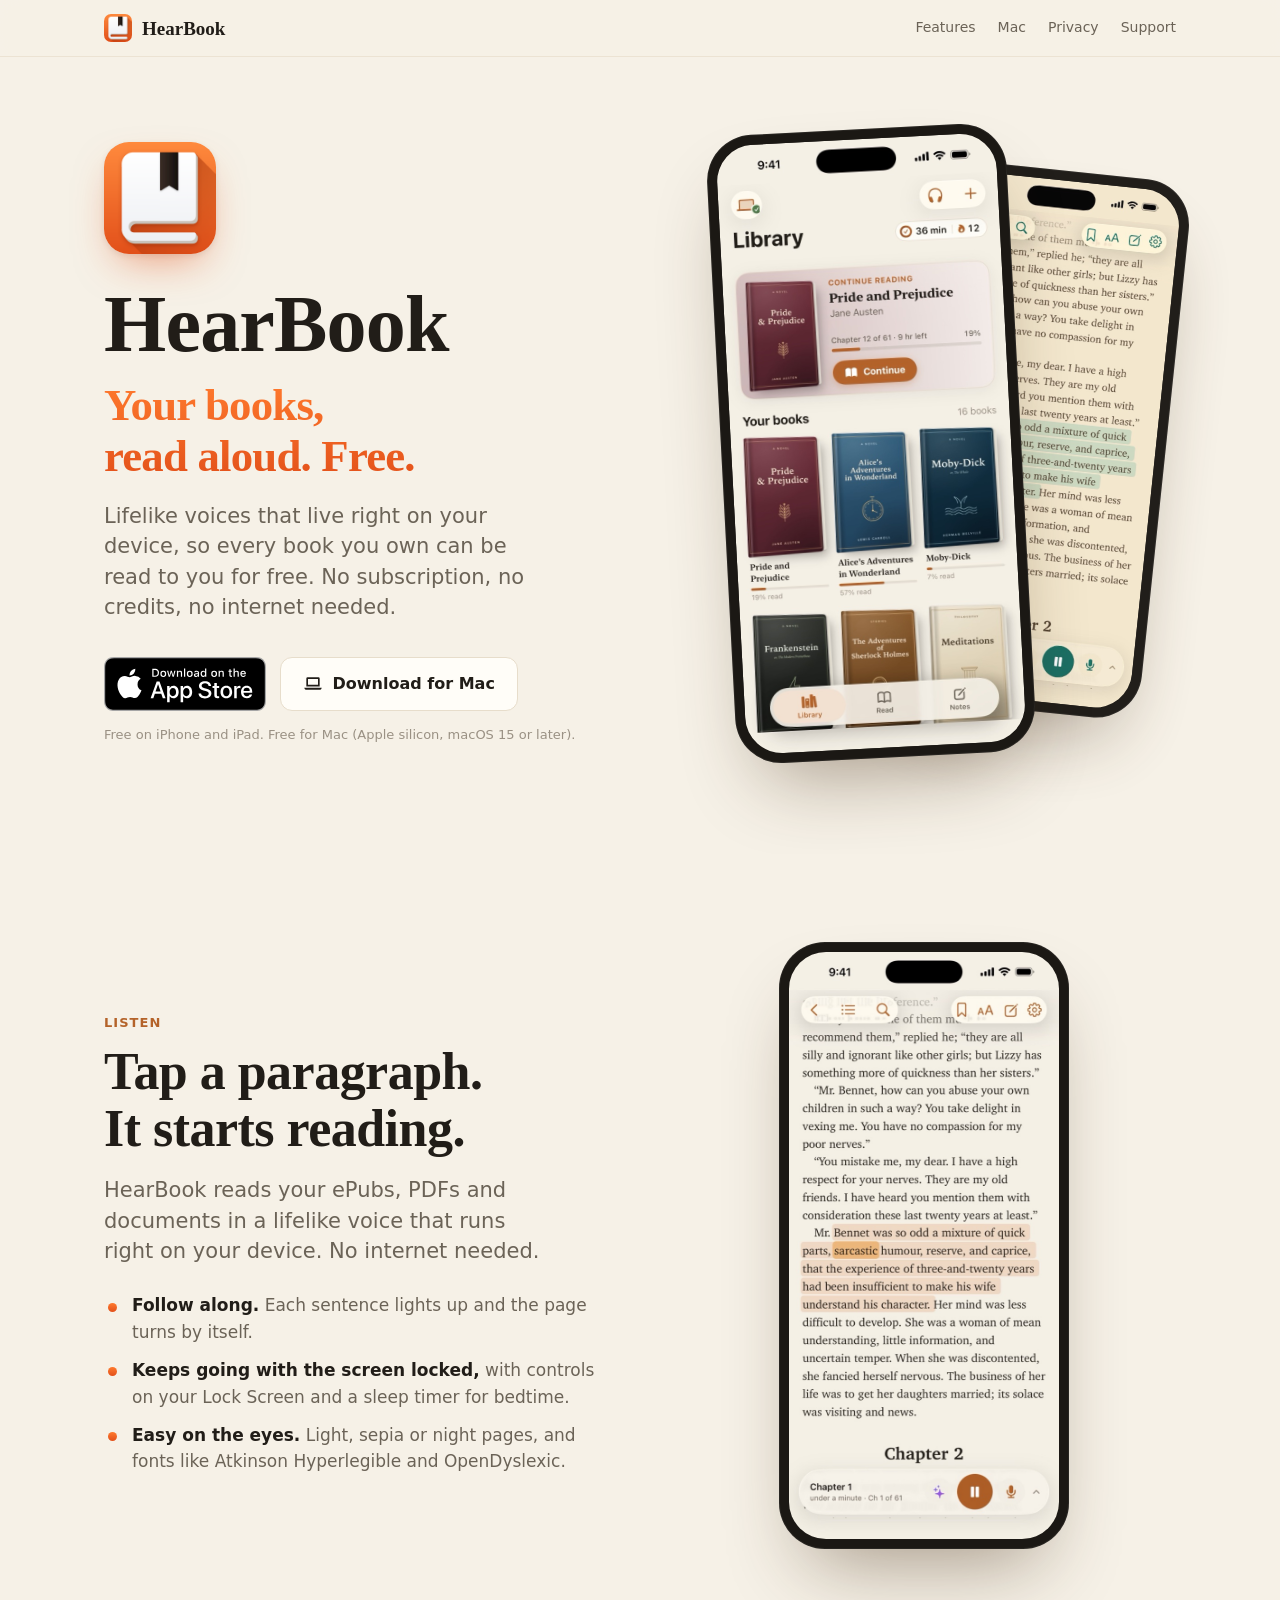
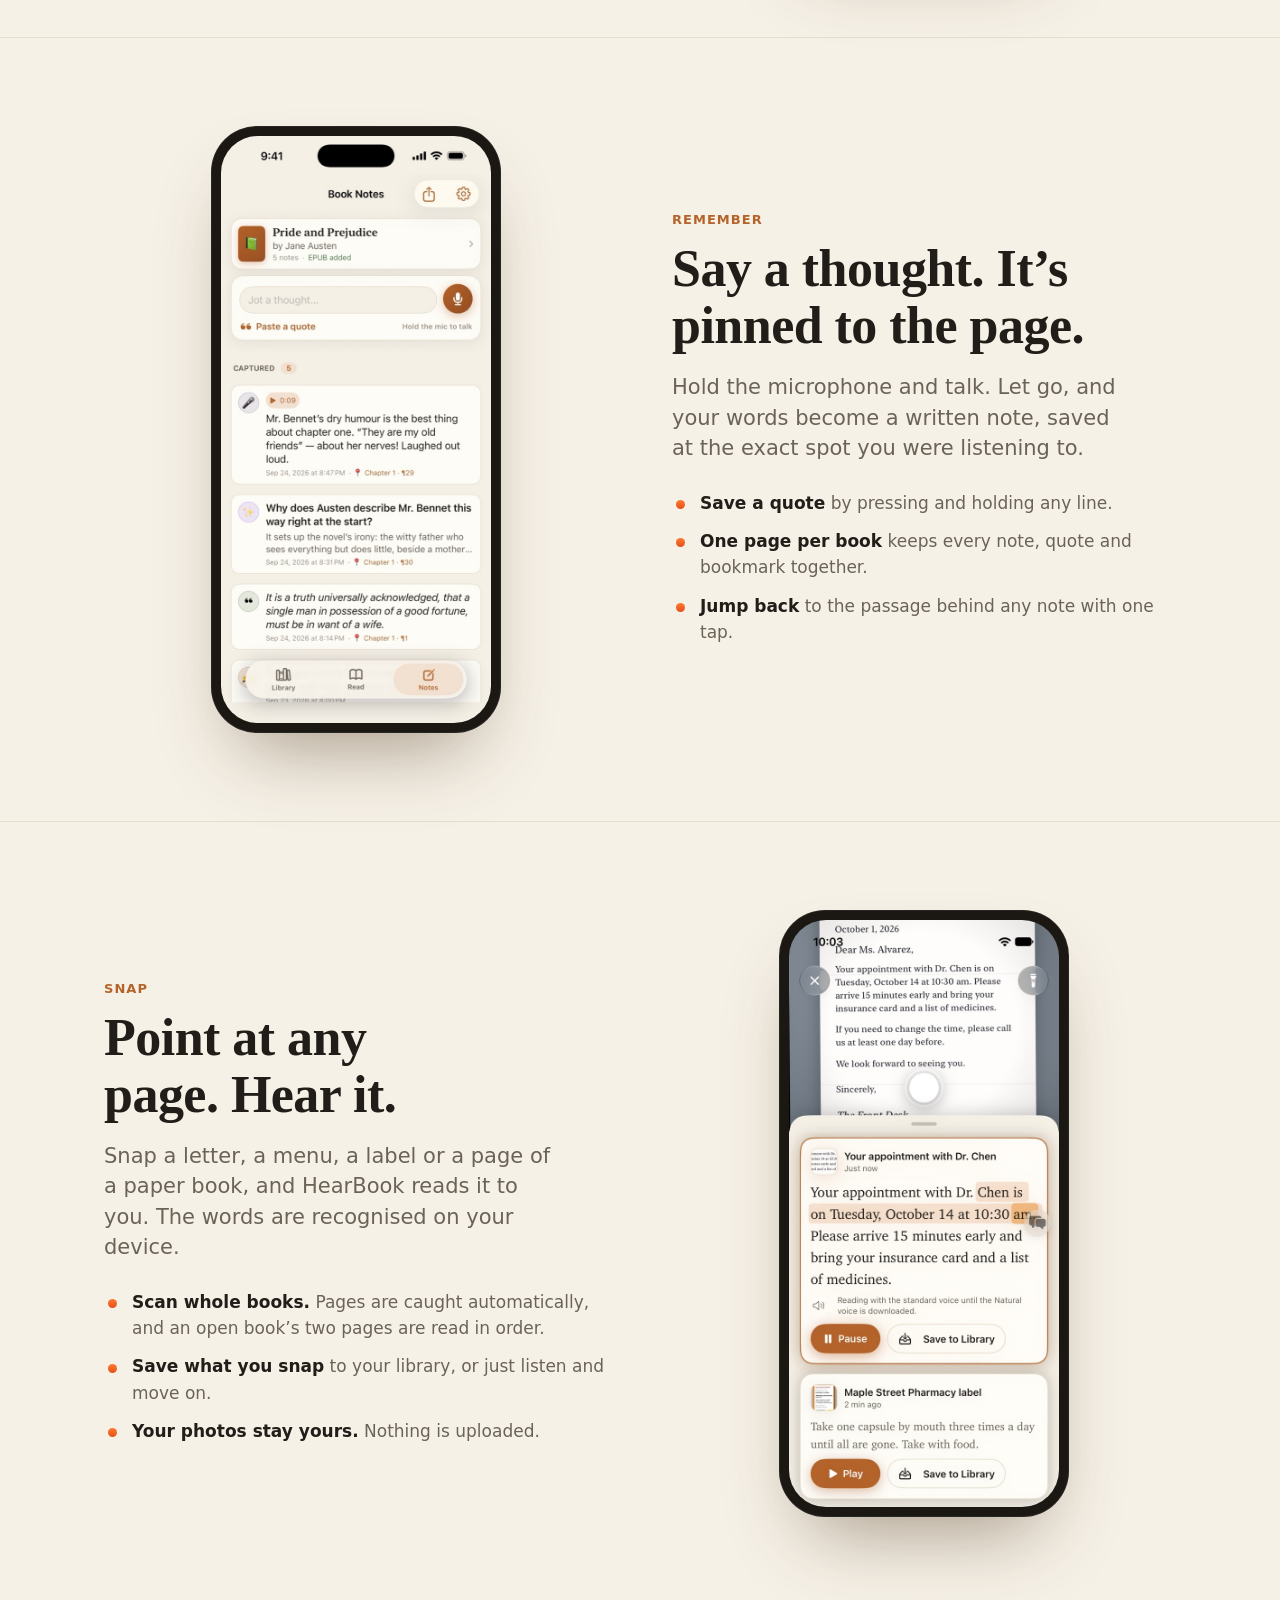
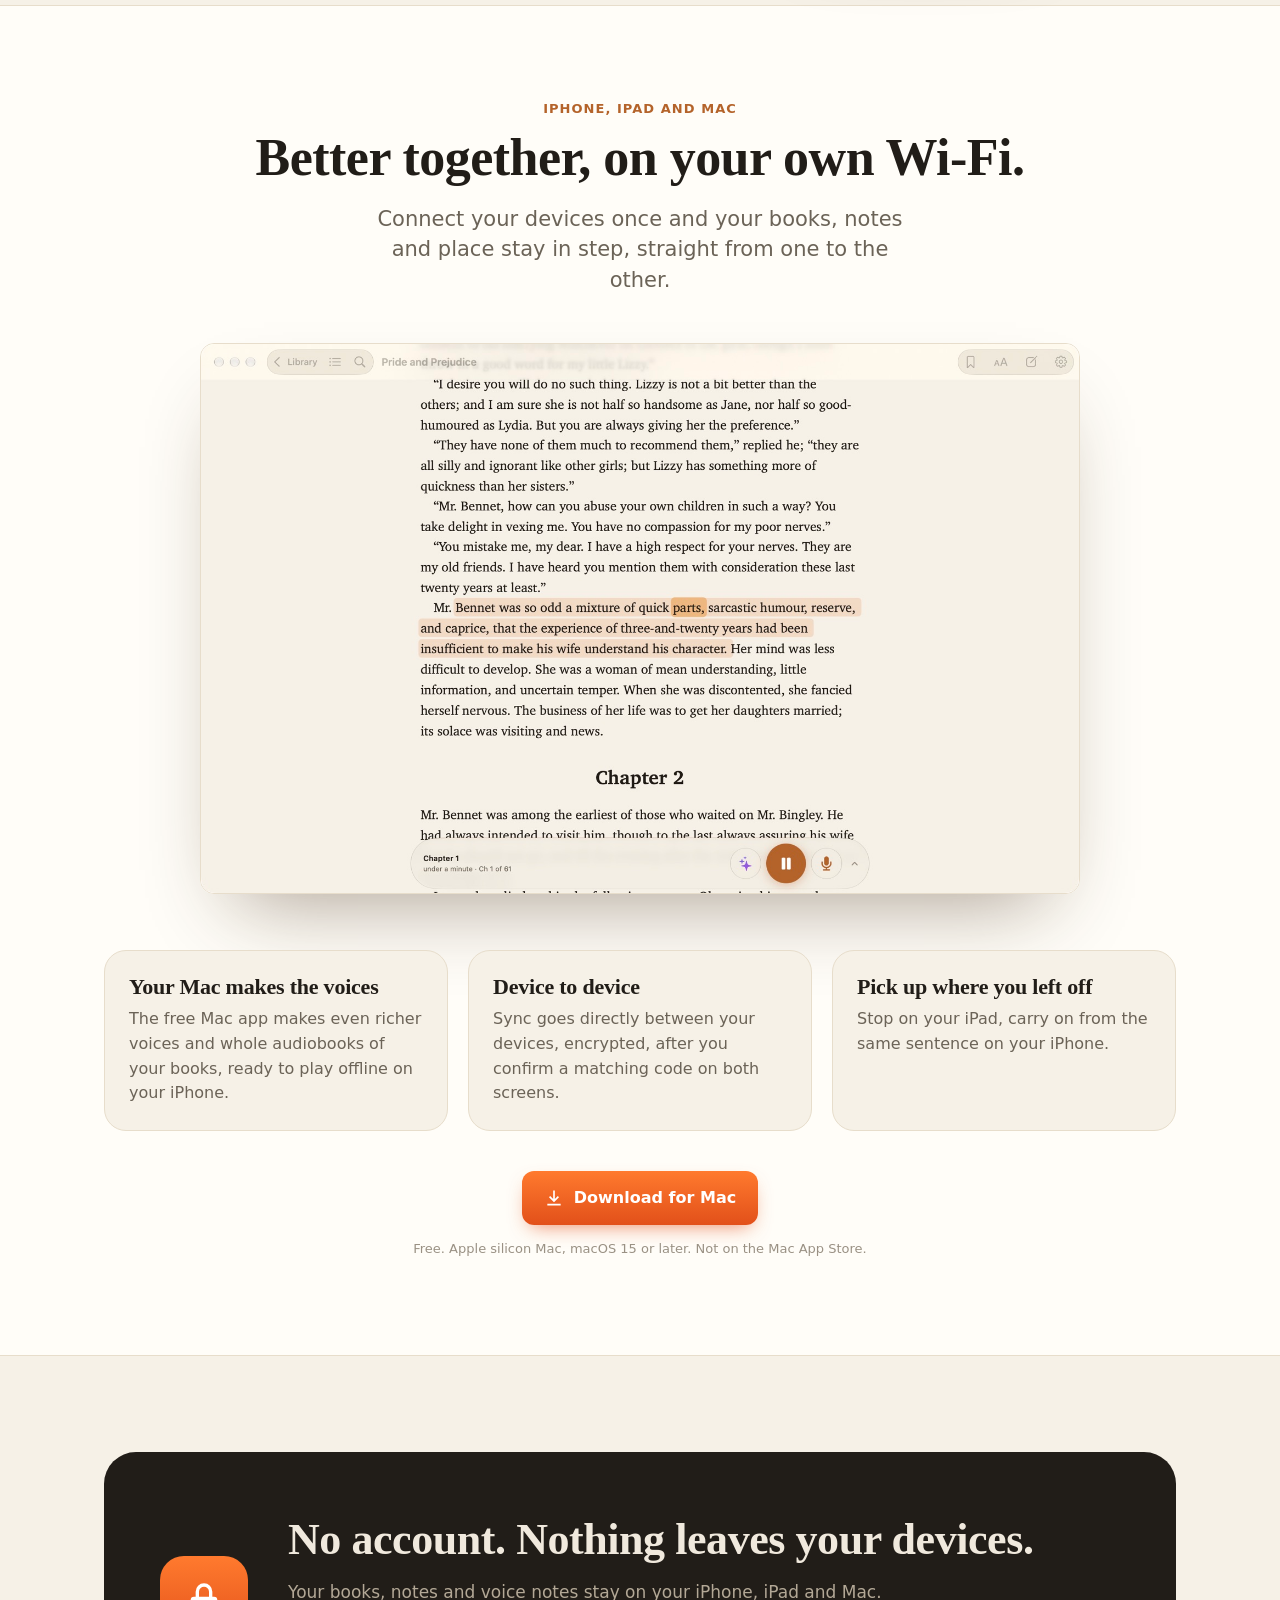
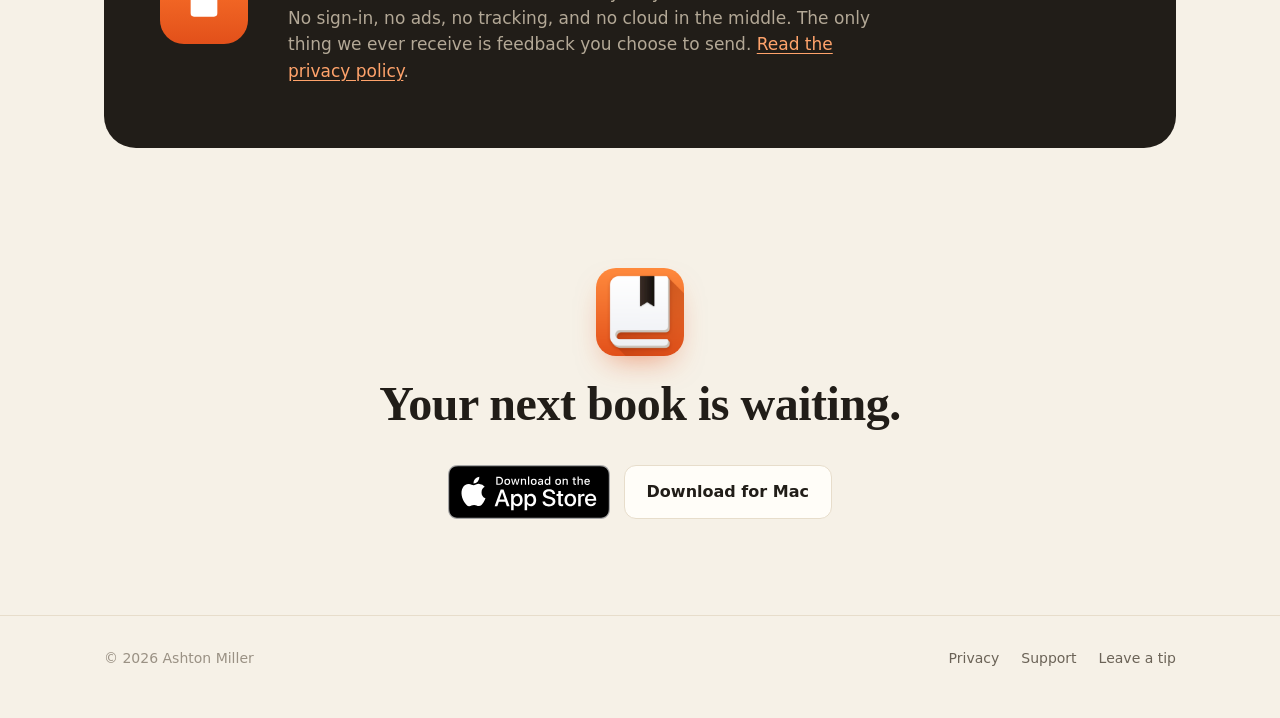
==== commit 97569eb5: "HearBook everywhere, and the real App Store links The name is HearBook (capital B) on every page. Ap" ====
--- a/index.html
+++ b/index.html
@@ -3,26 +3,26 @@
 <head>
   <meta charset="utf-8">
   <meta name="viewport" content="width=device-width, initial-scale=1">
-  <title>Hearbook: Read Books Aloud</title>
-  <meta name="description" content="Hearbook reads your books aloud in lifelike voices that run right on your device. Free, private, no subscription. ePub, PDF, voice notes and more.">
+  <title>HearBook: Read Books Aloud</title>
+  <meta name="description" content="HearBook reads your books aloud in lifelike voices that run right on your device. Free, private, no subscription. ePub, PDF, voice notes and more.">
   <meta name="theme-color" content="#F6F1E7" media="(prefers-color-scheme: light)">
   <meta name="theme-color" content="#181512" media="(prefers-color-scheme: dark)">
   <link rel="icon" type="image/png" href="favicon.png">
   <link rel="apple-touch-icon" href="apple-touch-icon.png">
   <link rel="stylesheet" href="assets/site.css">
-  <meta property="og:title" content="Hearbook: Read Books Aloud">
+  <meta property="og:title" content="HearBook: Read Books Aloud">
   <meta property="og:description" content="Your books, read aloud for free, in lifelike voices that run right on your device. iPhone, iPad and Mac.">
   <meta property="og:image" content="https://lman80.github.io/hearbook/assets/og.png">
   <meta property="og:url" content="https://lman80.github.io/hearbook/">
   <meta name="twitter:card" content="summary_large_image">
-  <!-- TODO(Ashton): once the app is live, add  <meta name="apple-itunes-app" content="app-id=YOUR_ID">  for Safari's smart banner. -->
+  <meta name="apple-itunes-app" content="app-id=6818370979">
 </head>
 <body>
 <a class="skip" href="#main">Skip to content</a>
 
 <header class="site-header">
   <div class="wrap">
-    <a class="brand" href="./"><img src="assets/icon-512.png" alt="" width="28" height="28">Hearbook</a>
+    <a class="brand" href="./"><img src="assets/icon-512.png" alt="" width="28" height="28">HearBook</a>
     <nav aria-label="Main">
       <a class="opt" href="#listen">Features</a>
       <a class="opt" href="#mac">Mac</a>
@@ -36,12 +36,11 @@
   <section class="hero">
     <div class="wrap">
       <div class="text">
-        <img class="hero-icon" src="assets/icon-512.png" alt="Hearbook app icon" width="112" height="112">
-        <h1>Hearbook <span class="accent">Your books, read aloud. Free.</span></h1>
+        <img class="hero-icon" src="assets/icon-512.png" alt="HearBook app icon" width="112" height="112">
+        <h1>HearBook <span class="accent">Your books, read aloud. Free.</span></h1>
         <p class="lede">Lifelike voices that live right on your device, so every book you own can be read to you for free. No subscription, no credits, no internet needed.</p>
         <div class="ctas">
-          <!-- TODO(Ashton): replace idREPLACE_ME with the real App Store id once the app is live. -->
-          <a class="badge" href="https://apps.apple.com/app/idREPLACE_ME"><img src="assets/appstore-badge.svg" alt="Download on the App Store" width="162" height="54"></a>
+          <a class="badge" href="https://apps.apple.com/app/id6818370979"><img src="assets/appstore-badge.svg" alt="Download on the App Store" width="162" height="54"></a>
           <a class="btn ghost" href="https://github.com/lman80/hearbook/releases/latest">
             <svg viewBox="0 0 24 24" aria-hidden="true"><path d="M4 5.5A1.5 1.5 0 0 1 5.5 4h13A1.5 1.5 0 0 1 20 5.5V15H4V5.5Zm2 .5v7h12V6H6ZM1.5 16.5h21l-.6 1.6a1.5 1.5 0 0 1-1.4.9h-17a1.5 1.5 0 0 1-1.4-.9l-.6-1.6Z"/></svg>
             Download for Mac
@@ -61,14 +60,14 @@
       <div class="text">
         <p class="eyebrow">Listen</p>
         <h2 id="f1">Tap a paragraph. It starts reading.</h2>
-        <p class="lede">Hearbook reads your ePubs, PDFs and documents in a lifelike voice that runs right on your device. No internet needed.</p>
+        <p class="lede">HearBook reads your ePubs, PDFs and documents in a lifelike voice that runs right on your device. No internet needed.</p>
         <ul>
           <li><strong>Follow along.</strong> Each sentence lights up and the page turns by itself.</li>
           <li><strong>Keeps going with the screen locked,</strong> with controls on your Lock Screen and a sleep timer for bedtime.</li>
           <li><strong>Easy on the eyes.</strong> Light, sepia or night pages, and fonts like Atkinson Hyperlegible and OpenDyslexic.</li>
         </ul>
       </div>
-      <div class="phone"><img src="assets/shot-reader.jpg" alt="Pride and Prejudice open in Hearbook, with the sentence being read highlighted in orange and the player at the bottom." width="598" height="1300" loading="lazy"></div>
+      <div class="phone"><img src="assets/shot-reader.jpg" alt="Pride and Prejudice open in HearBook, with the sentence being read highlighted in orange and the player at the bottom." width="598" height="1300" loading="lazy"></div>
     </div>
   </section>
 
@@ -93,7 +92,7 @@
       <div class="text">
         <p class="eyebrow">Snap</p>
         <h2 id="f3">Point at any page. Hear it.</h2>
-        <p class="lede">Snap a letter, a menu, a label or a page of a paper book, and Hearbook reads it to you. The words are recognised on your device.</p>
+        <p class="lede">Snap a letter, a menu, a label or a page of a paper book, and HearBook reads it to you. The words are recognised on your device.</p>
         <ul>
           <li><strong>Scan whole books.</strong> Pages are caught automatically, and an open book’s two pages are read in order.</li>
           <li><strong>Save what you snap</strong> to your library, or just listen and move on.</li>
@@ -109,7 +108,7 @@
       <p class="eyebrow">iPhone, iPad and Mac</p>
       <h2 id="mac-h">Better together, on your own Wi‑Fi.</h2>
       <p class="lede">Connect your devices once and your books, notes and place stay in step, straight from one to the other.</p>
-      <div class="mac-frame"><img src="assets/mac.jpg" alt="Hearbook on a Mac, reading Pride and Prejudice aloud." width="1600" height="1000" loading="lazy"></div>
+      <div class="mac-frame"><img src="assets/mac.jpg" alt="HearBook on a Mac, reading Pride and Prejudice aloud." width="1600" height="1000" loading="lazy"></div>
       <div class="trio">
         <div><h3>Your Mac makes the voices</h3><p>The free Mac app makes even richer voices and whole audiobooks of your books, ready to play offline on your iPhone.</p></div>
         <div><h3>Device to device</h3><p>Sync goes directly between your devices, encrypted, after you confirm a matching code on both screens.</p></div>
@@ -142,7 +141,7 @@
       <img class="icon" src="assets/icon-512.png" alt="" width="88" height="88">
       <h2 id="final-h">Your next book is waiting.</h2>
       <div class="ctas">
-        <a class="badge" href="https://apps.apple.com/app/idREPLACE_ME"><img src="assets/appstore-badge.svg" alt="Download on the App Store" width="162" height="54"></a>
+        <a class="badge" href="https://apps.apple.com/app/id6818370979"><img src="assets/appstore-badge.svg" alt="Download on the App Store" width="162" height="54"></a>
         <a class="btn ghost" href="https://github.com/lman80/hearbook/releases/latest">Download for Mac</a>
       </div>
     </div>
--- a/assets/site.css
+++ b/assets/site.css
@@ -1,4 +1,4 @@
-/* Hearbook website. Plain CSS, no build step. Colours follow the app's DESIGN.md. */
+/* HearBook website. Plain CSS, no build step. Colours follow the app's DESIGN.md. */
 :root {
   --paper: #F6F1E7;
   --card: #FFFDF8;
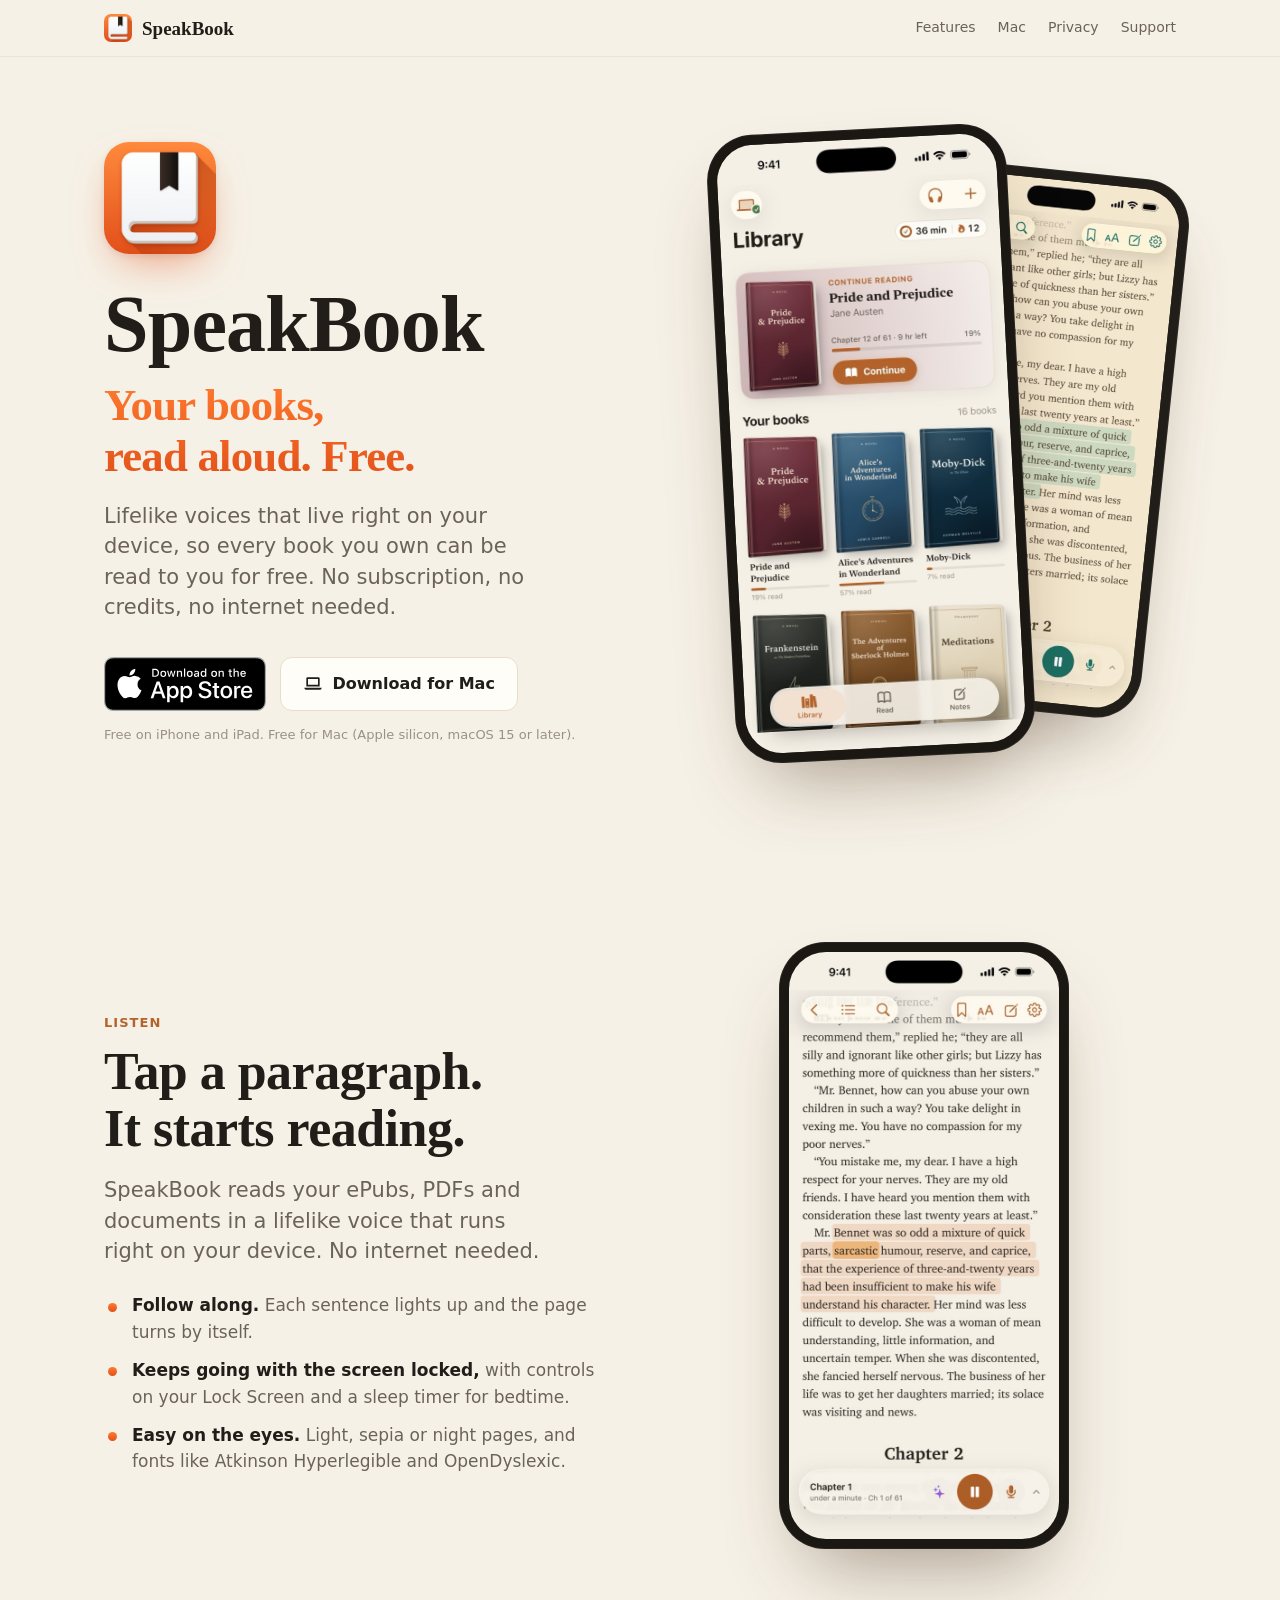
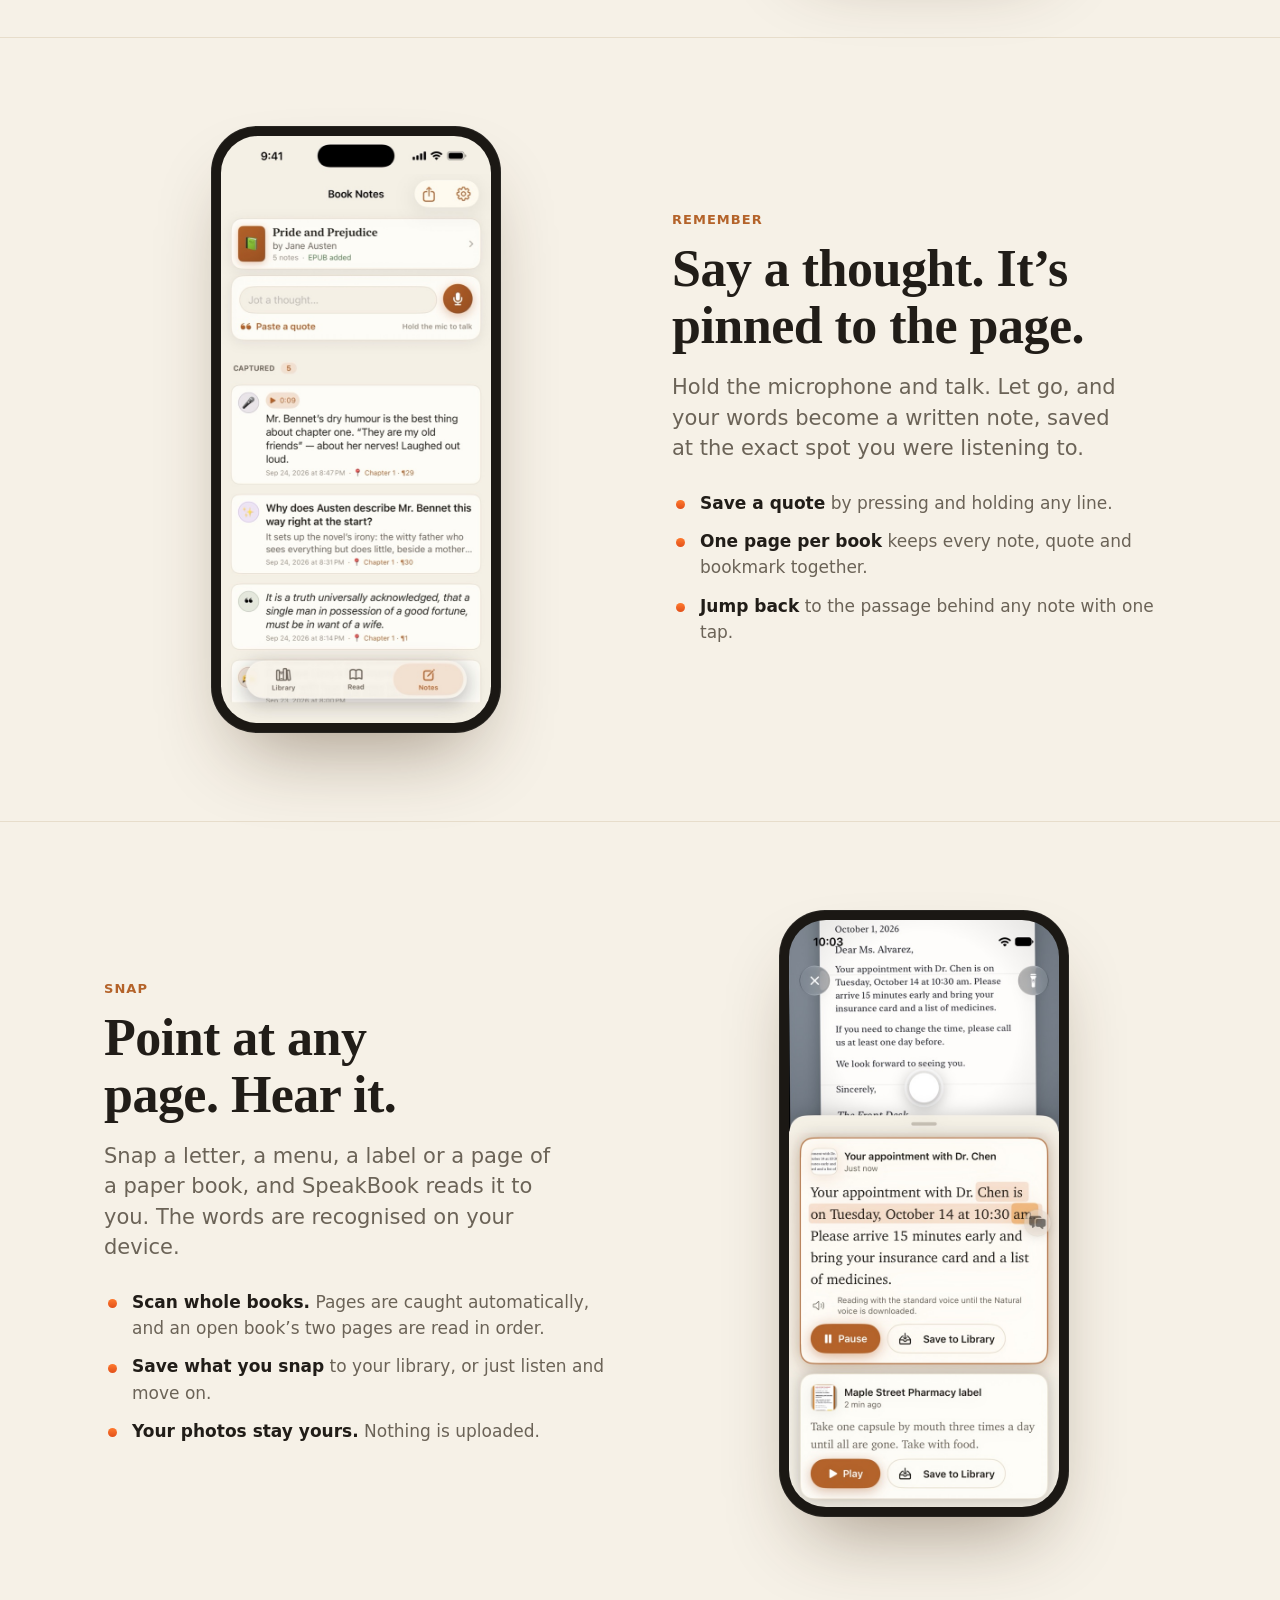
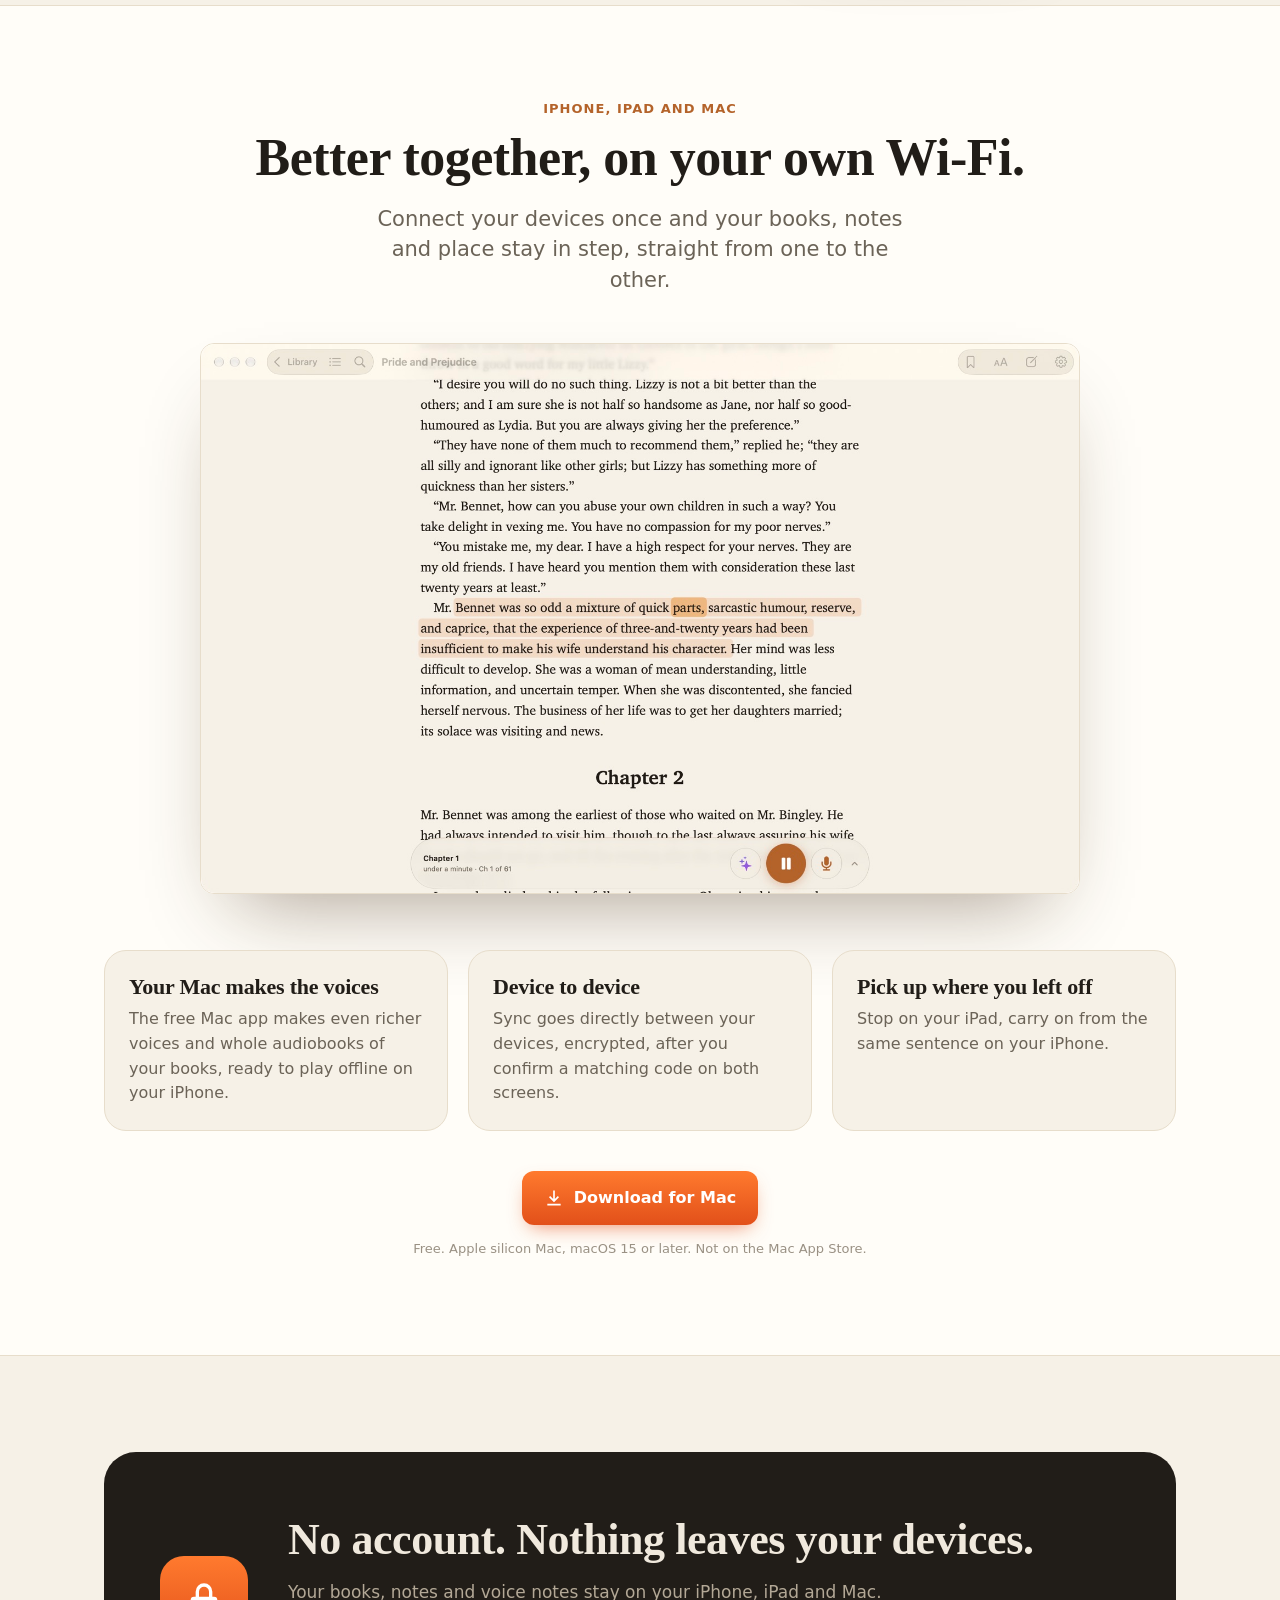
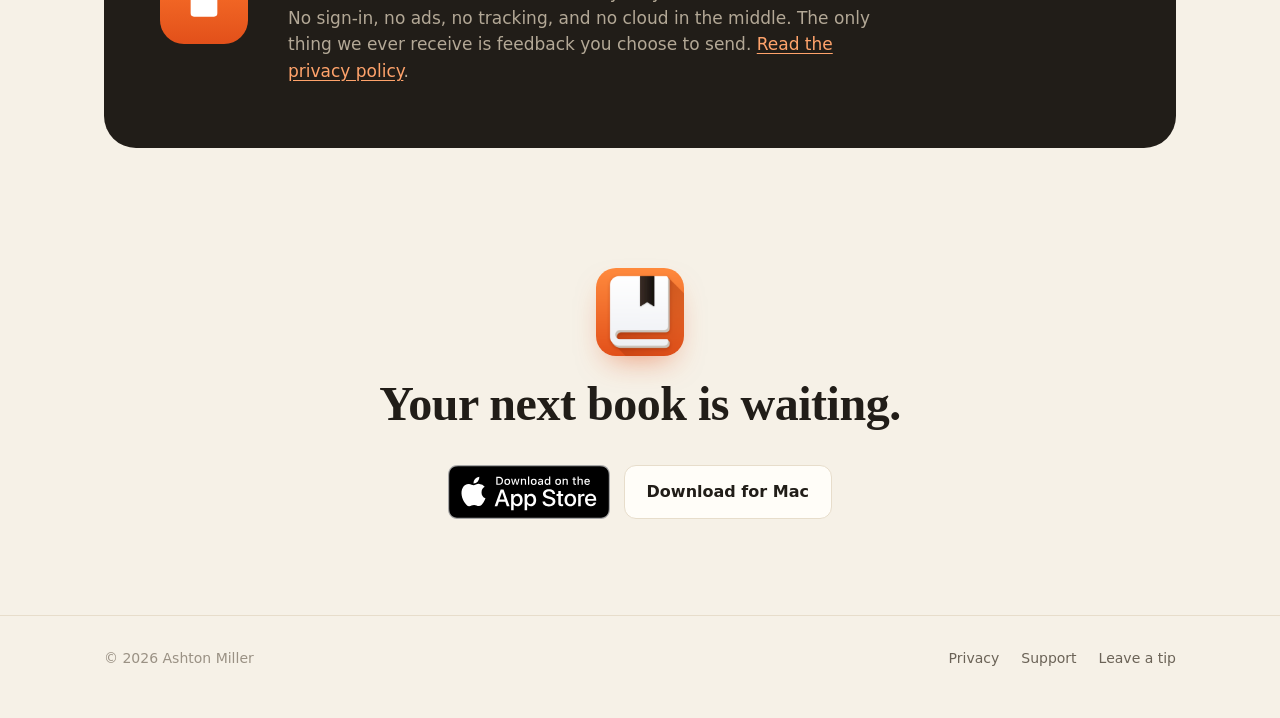
==== commit 56aeb362: "Rename the site to SpeakBook: text, links, share image and canonical URLs Co-Authored-By: Claude Opu" ====
--- a/index.html
+++ b/index.html
@@ -3,17 +3,18 @@
 <head>
   <meta charset="utf-8">
   <meta name="viewport" content="width=device-width, initial-scale=1">
-  <title>HearBook: Read Books Aloud</title>
-  <meta name="description" content="HearBook reads your books aloud in lifelike voices that run right on your device. Free, private, no subscription. ePub, PDF, voice notes and more.">
+  <title>SpeakBook: Read Books Aloud</title>
+  <meta name="description" content="SpeakBook reads your books aloud in lifelike voices that run right on your device. Free, private, no subscription. ePub, PDF, voice notes and more.">
   <meta name="theme-color" content="#F6F1E7" media="(prefers-color-scheme: light)">
   <meta name="theme-color" content="#181512" media="(prefers-color-scheme: dark)">
   <link rel="icon" type="image/png" href="favicon.png">
   <link rel="apple-touch-icon" href="apple-touch-icon.png">
+  <link rel="canonical" href="https://lman80.github.io/speakbook/">
   <link rel="stylesheet" href="assets/site.css">
-  <meta property="og:title" content="HearBook: Read Books Aloud">
+  <meta property="og:title" content="SpeakBook: Read Books Aloud">
   <meta property="og:description" content="Your books, read aloud for free, in lifelike voices that run right on your device. iPhone, iPad and Mac.">
-  <meta property="og:image" content="https://lman80.github.io/hearbook/assets/og.png">
-  <meta property="og:url" content="https://lman80.github.io/hearbook/">
+  <meta property="og:image" content="https://lman80.github.io/speakbook/assets/og.png">
+  <meta property="og:url" content="https://lman80.github.io/speakbook/">
   <meta name="twitter:card" content="summary_large_image">
   <meta name="apple-itunes-app" content="app-id=6818370979">
 </head>
@@ -22,7 +23,7 @@
 
 <header class="site-header">
   <div class="wrap">
-    <a class="brand" href="./"><img src="assets/icon-512.png" alt="" width="28" height="28">HearBook</a>
+    <a class="brand" href="./"><img src="assets/icon-512.png" alt="" width="28" height="28">SpeakBook</a>
     <nav aria-label="Main">
       <a class="opt" href="#listen">Features</a>
       <a class="opt" href="#mac">Mac</a>
@@ -36,12 +37,12 @@
   <section class="hero">
     <div class="wrap">
       <div class="text">
-        <img class="hero-icon" src="assets/icon-512.png" alt="HearBook app icon" width="112" height="112">
-        <h1>HearBook <span class="accent">Your books, read aloud. Free.</span></h1>
+        <img class="hero-icon" src="assets/icon-512.png" alt="SpeakBook app icon" width="112" height="112">
+        <h1>SpeakBook <span class="accent">Your books, read aloud. Free.</span></h1>
         <p class="lede">Lifelike voices that live right on your device, so every book you own can be read to you for free. No subscription, no credits, no internet needed.</p>
         <div class="ctas">
           <a class="badge" href="https://apps.apple.com/app/id6818370979"><img src="assets/appstore-badge.svg" alt="Download on the App Store" width="162" height="54"></a>
-          <a class="btn ghost" href="https://github.com/lman80/hearbook/releases/latest">
+          <a class="btn ghost" href="https://github.com/lman80/speakbook/releases/latest">
             <svg viewBox="0 0 24 24" aria-hidden="true"><path d="M4 5.5A1.5 1.5 0 0 1 5.5 4h13A1.5 1.5 0 0 1 20 5.5V15H4V5.5Zm2 .5v7h12V6H6ZM1.5 16.5h21l-.6 1.6a1.5 1.5 0 0 1-1.4.9h-17a1.5 1.5 0 0 1-1.4-.9l-.6-1.6Z"/></svg>
             Download for Mac
           </a>
@@ -60,14 +61,14 @@
       <div class="text">
         <p class="eyebrow">Listen</p>
         <h2 id="f1">Tap a paragraph. It starts reading.</h2>
-        <p class="lede">HearBook reads your ePubs, PDFs and documents in a lifelike voice that runs right on your device. No internet needed.</p>
+        <p class="lede">SpeakBook reads your ePubs, PDFs and documents in a lifelike voice that runs right on your device. No internet needed.</p>
         <ul>
           <li><strong>Follow along.</strong> Each sentence lights up and the page turns by itself.</li>
           <li><strong>Keeps going with the screen locked,</strong> with controls on your Lock Screen and a sleep timer for bedtime.</li>
           <li><strong>Easy on the eyes.</strong> Light, sepia or night pages, and fonts like Atkinson Hyperlegible and OpenDyslexic.</li>
         </ul>
       </div>
-      <div class="phone"><img src="assets/shot-reader.jpg" alt="Pride and Prejudice open in HearBook, with the sentence being read highlighted in orange and the player at the bottom." width="598" height="1300" loading="lazy"></div>
+      <div class="phone"><img src="assets/shot-reader.jpg" alt="Pride and Prejudice open in SpeakBook, with the sentence being read highlighted in orange and the player at the bottom." width="598" height="1300" loading="lazy"></div>
     </div>
   </section>
 
@@ -92,7 +93,7 @@
       <div class="text">
         <p class="eyebrow">Snap</p>
         <h2 id="f3">Point at any page. Hear it.</h2>
-        <p class="lede">Snap a letter, a menu, a label or a page of a paper book, and HearBook reads it to you. The words are recognised on your device.</p>
+        <p class="lede">Snap a letter, a menu, a label or a page of a paper book, and SpeakBook reads it to you. The words are recognised on your device.</p>
         <ul>
           <li><strong>Scan whole books.</strong> Pages are caught automatically, and an open book’s two pages are read in order.</li>
           <li><strong>Save what you snap</strong> to your library, or just listen and move on.</li>
@@ -108,14 +109,14 @@
       <p class="eyebrow">iPhone, iPad and Mac</p>
       <h2 id="mac-h">Better together, on your own Wi‑Fi.</h2>
       <p class="lede">Connect your devices once and your books, notes and place stay in step, straight from one to the other.</p>
-      <div class="mac-frame"><img src="assets/mac.jpg" alt="HearBook on a Mac, reading Pride and Prejudice aloud." width="1600" height="1000" loading="lazy"></div>
+      <div class="mac-frame"><img src="assets/mac.jpg" alt="SpeakBook on a Mac, reading Pride and Prejudice aloud." width="1600" height="1000" loading="lazy"></div>
       <div class="trio">
         <div><h3>Your Mac makes the voices</h3><p>The free Mac app makes even richer voices and whole audiobooks of your books, ready to play offline on your iPhone.</p></div>
         <div><h3>Device to device</h3><p>Sync goes directly between your devices, encrypted, after you confirm a matching code on both screens.</p></div>
         <div><h3>Pick up where you left off</h3><p>Stop on your iPad, carry on from the same sentence on your iPhone.</p></div>
       </div>
       <div class="ctas" style="margin-top:40px">
-        <a class="btn" href="https://github.com/lman80/hearbook/releases/latest">
+        <a class="btn" href="https://github.com/lman80/speakbook/releases/latest">
           <svg viewBox="0 0 24 24" aria-hidden="true"><path d="M11 3h2v10.2l3.6-3.6 1.4 1.4-6 6-6-6 1.4-1.4 3.6 3.6V3ZM4 19h16v2H4v-2Z"/></svg>
           Download for Mac
         </a>
@@ -142,7 +143,7 @@
       <h2 id="final-h">Your next book is waiting.</h2>
       <div class="ctas">
         <a class="badge" href="https://apps.apple.com/app/id6818370979"><img src="assets/appstore-badge.svg" alt="Download on the App Store" width="162" height="54"></a>
-        <a class="btn ghost" href="https://github.com/lman80/hearbook/releases/latest">Download for Mac</a>
+        <a class="btn ghost" href="https://github.com/lman80/speakbook/releases/latest">Download for Mac</a>
       </div>
     </div>
   </section>
--- a/assets/site.css
+++ b/assets/site.css
@@ -1,4 +1,4 @@
-/* HearBook website. Plain CSS, no build step. Colours follow the app's DESIGN.md. */
+/* SpeakBook website. Plain CSS, no build step. Colours follow the app's DESIGN.md. */
 :root {
   --paper: #F6F1E7;
   --card: #FFFDF8;
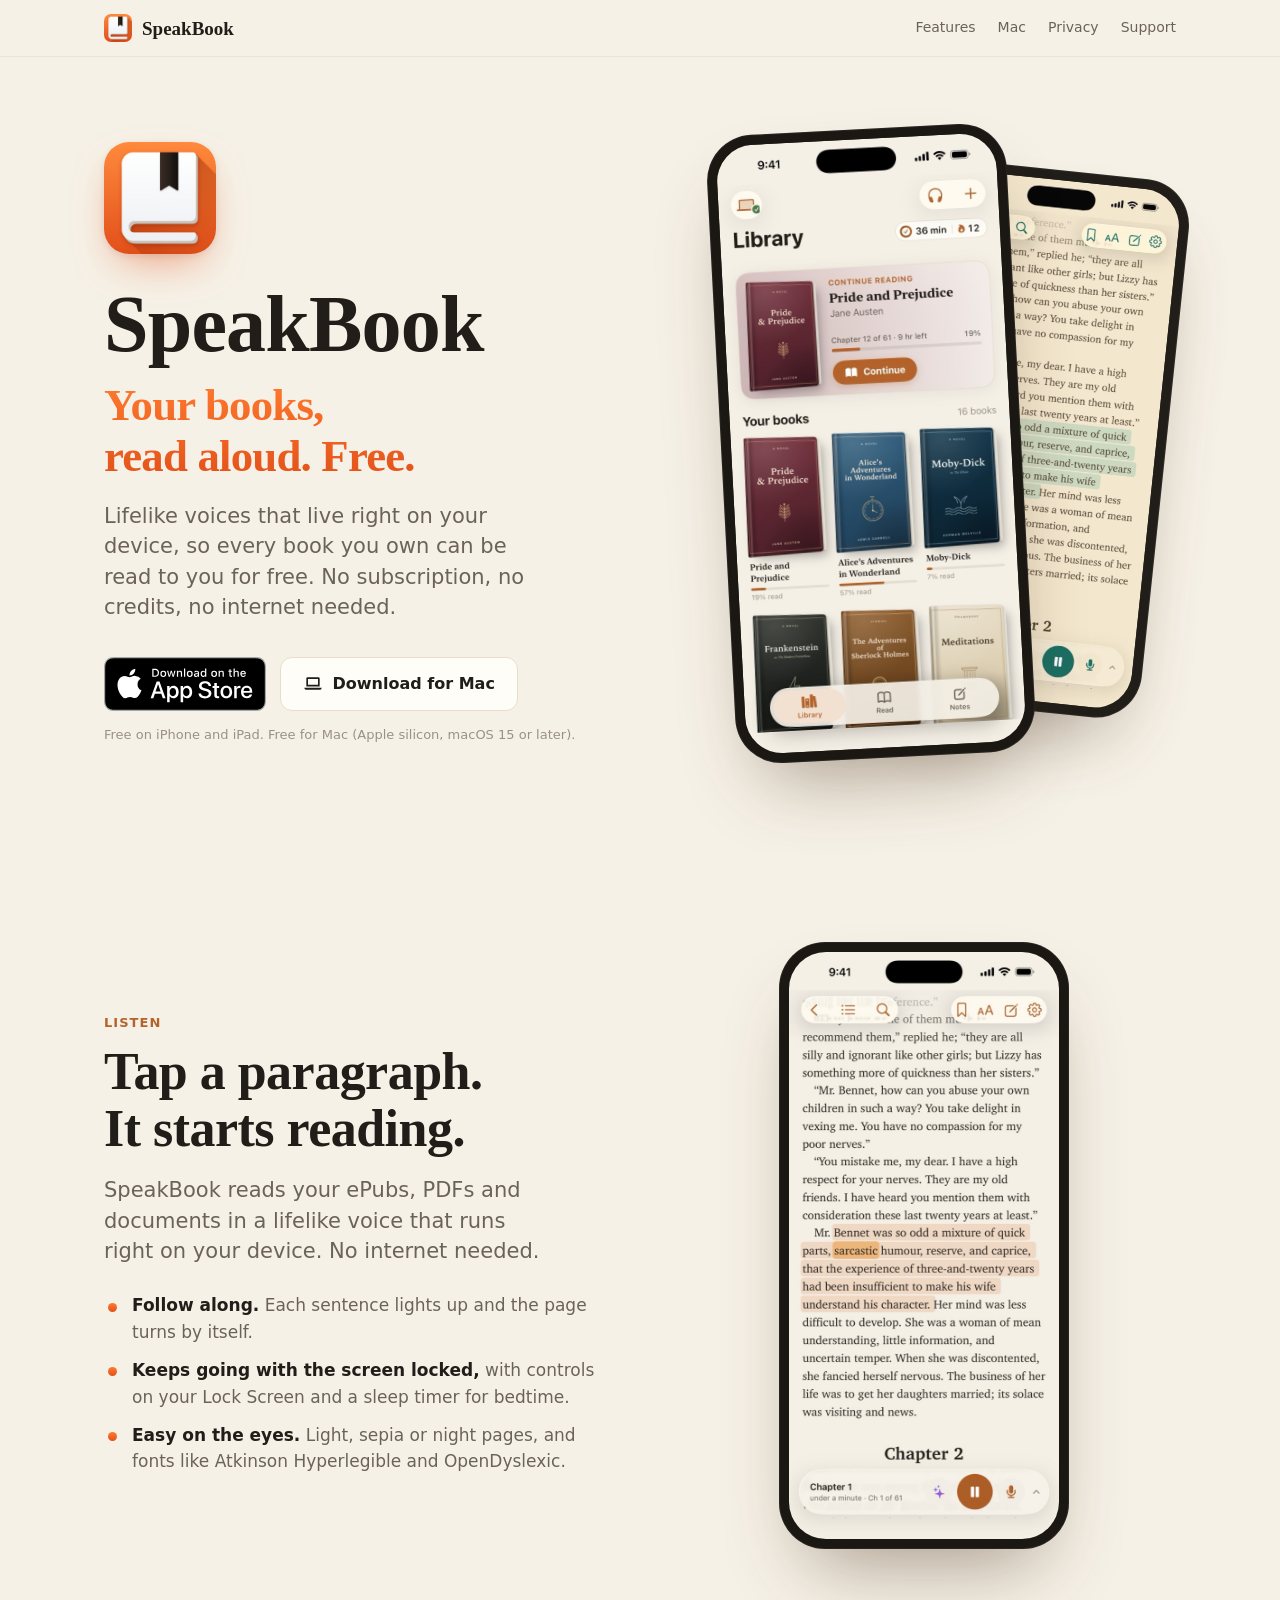
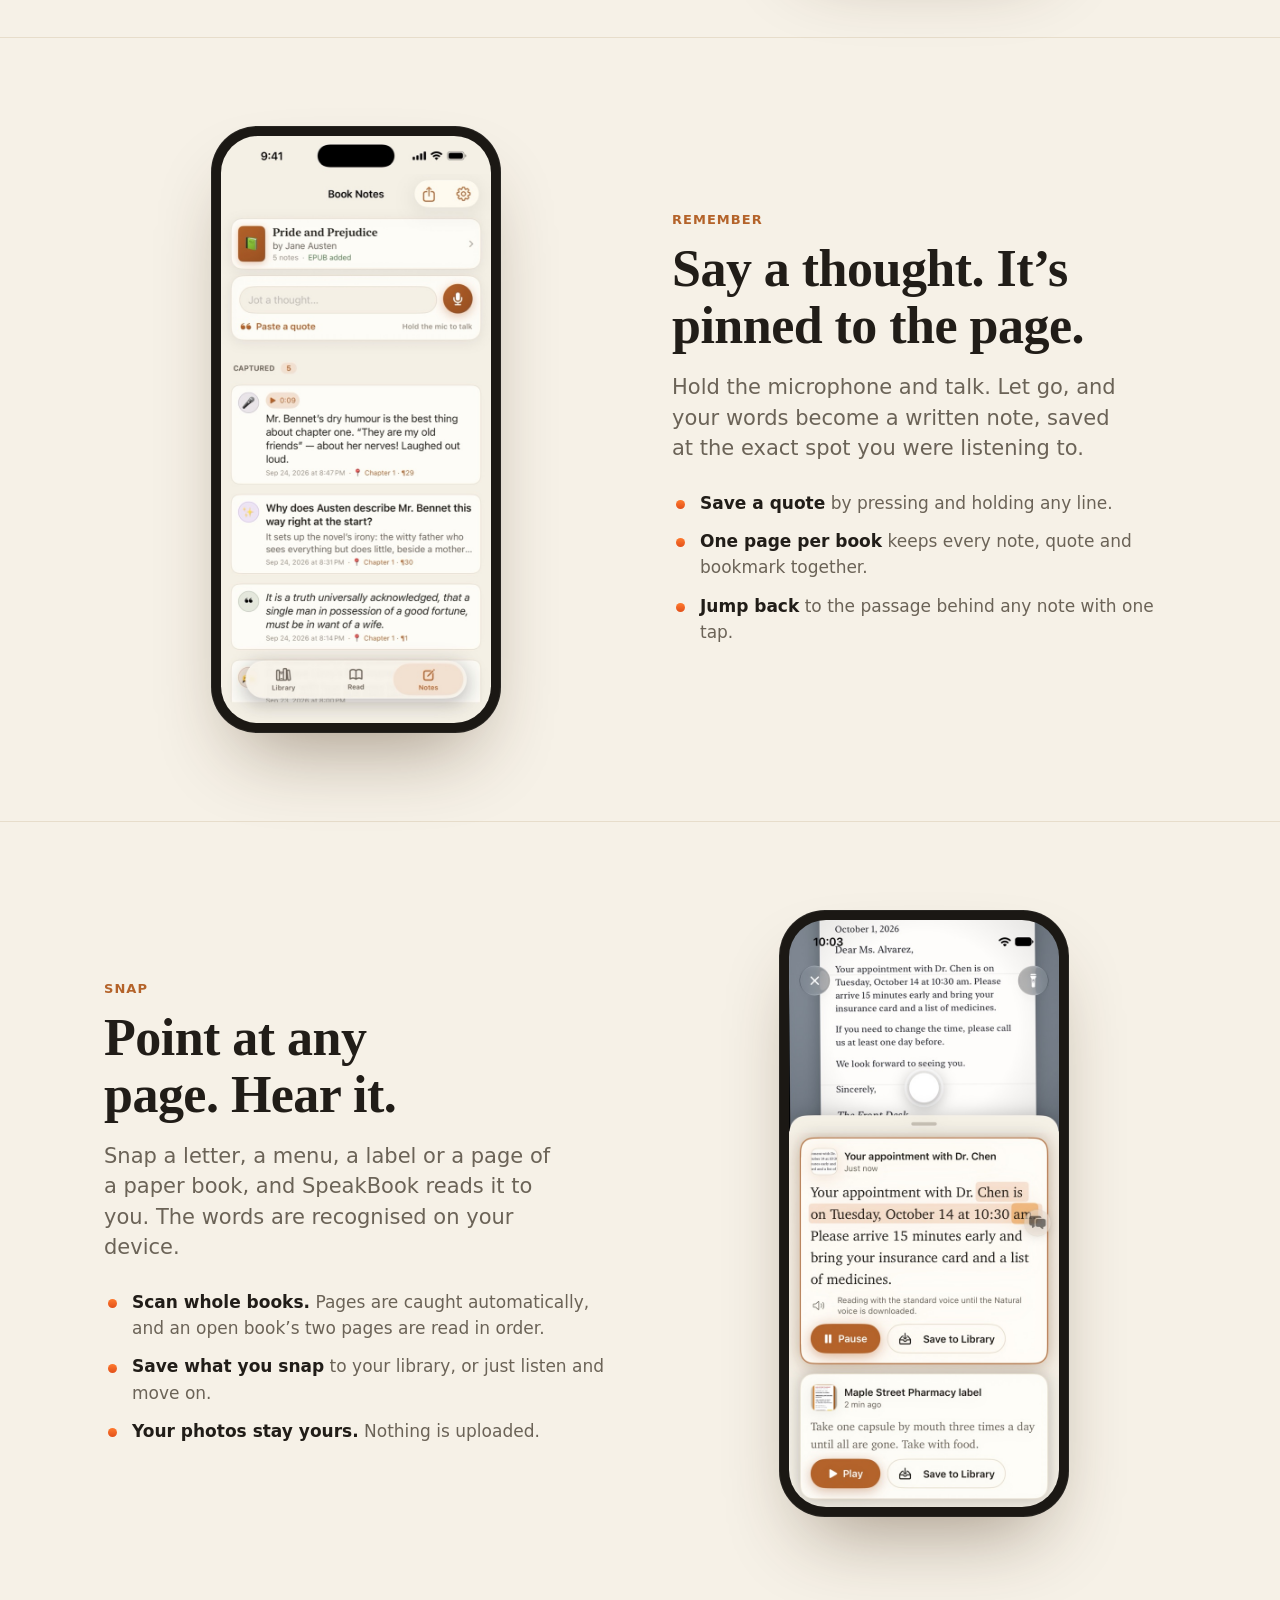
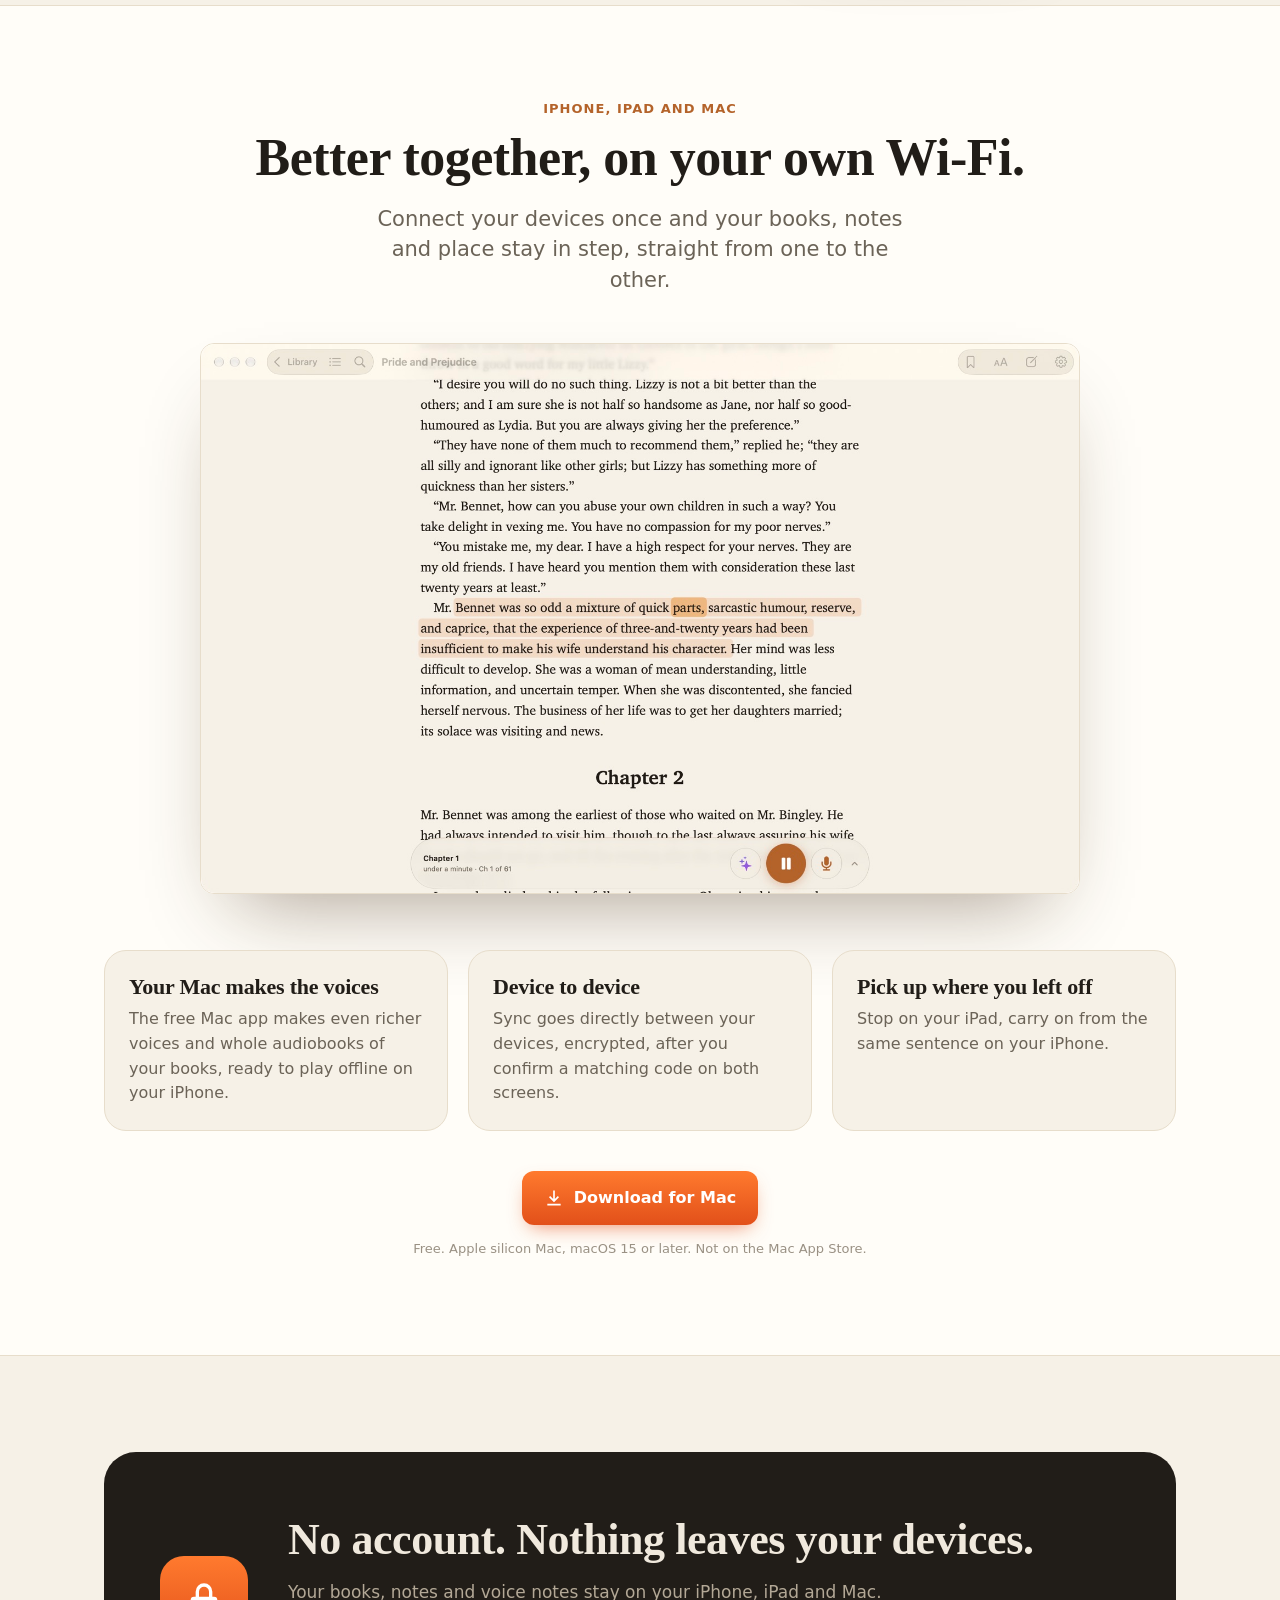
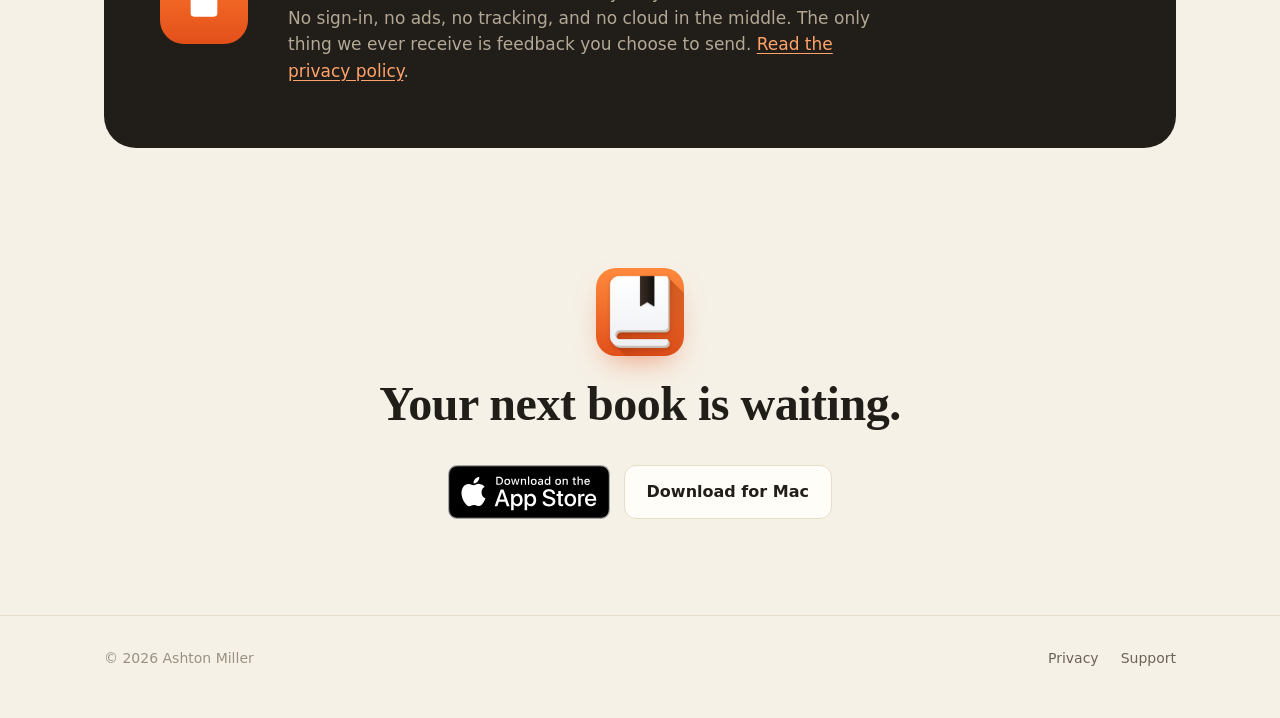
==== commit b398f243: "Website: no external tip link (App Review: the in-app privacy page links here) Co-Authored-By: Claud" ====
--- a/index.html
+++ b/index.html
@@ -155,7 +155,6 @@
     <nav aria-label="Footer">
       <a href="privacy/">Privacy</a>
       <a href="support/">Support</a>
-      <a href="https://buy.stripe.com/aFaeVf3Wd6991nm7G9cIE00">Leave a tip</a>
     </nav>
   </div>
 </footer>
